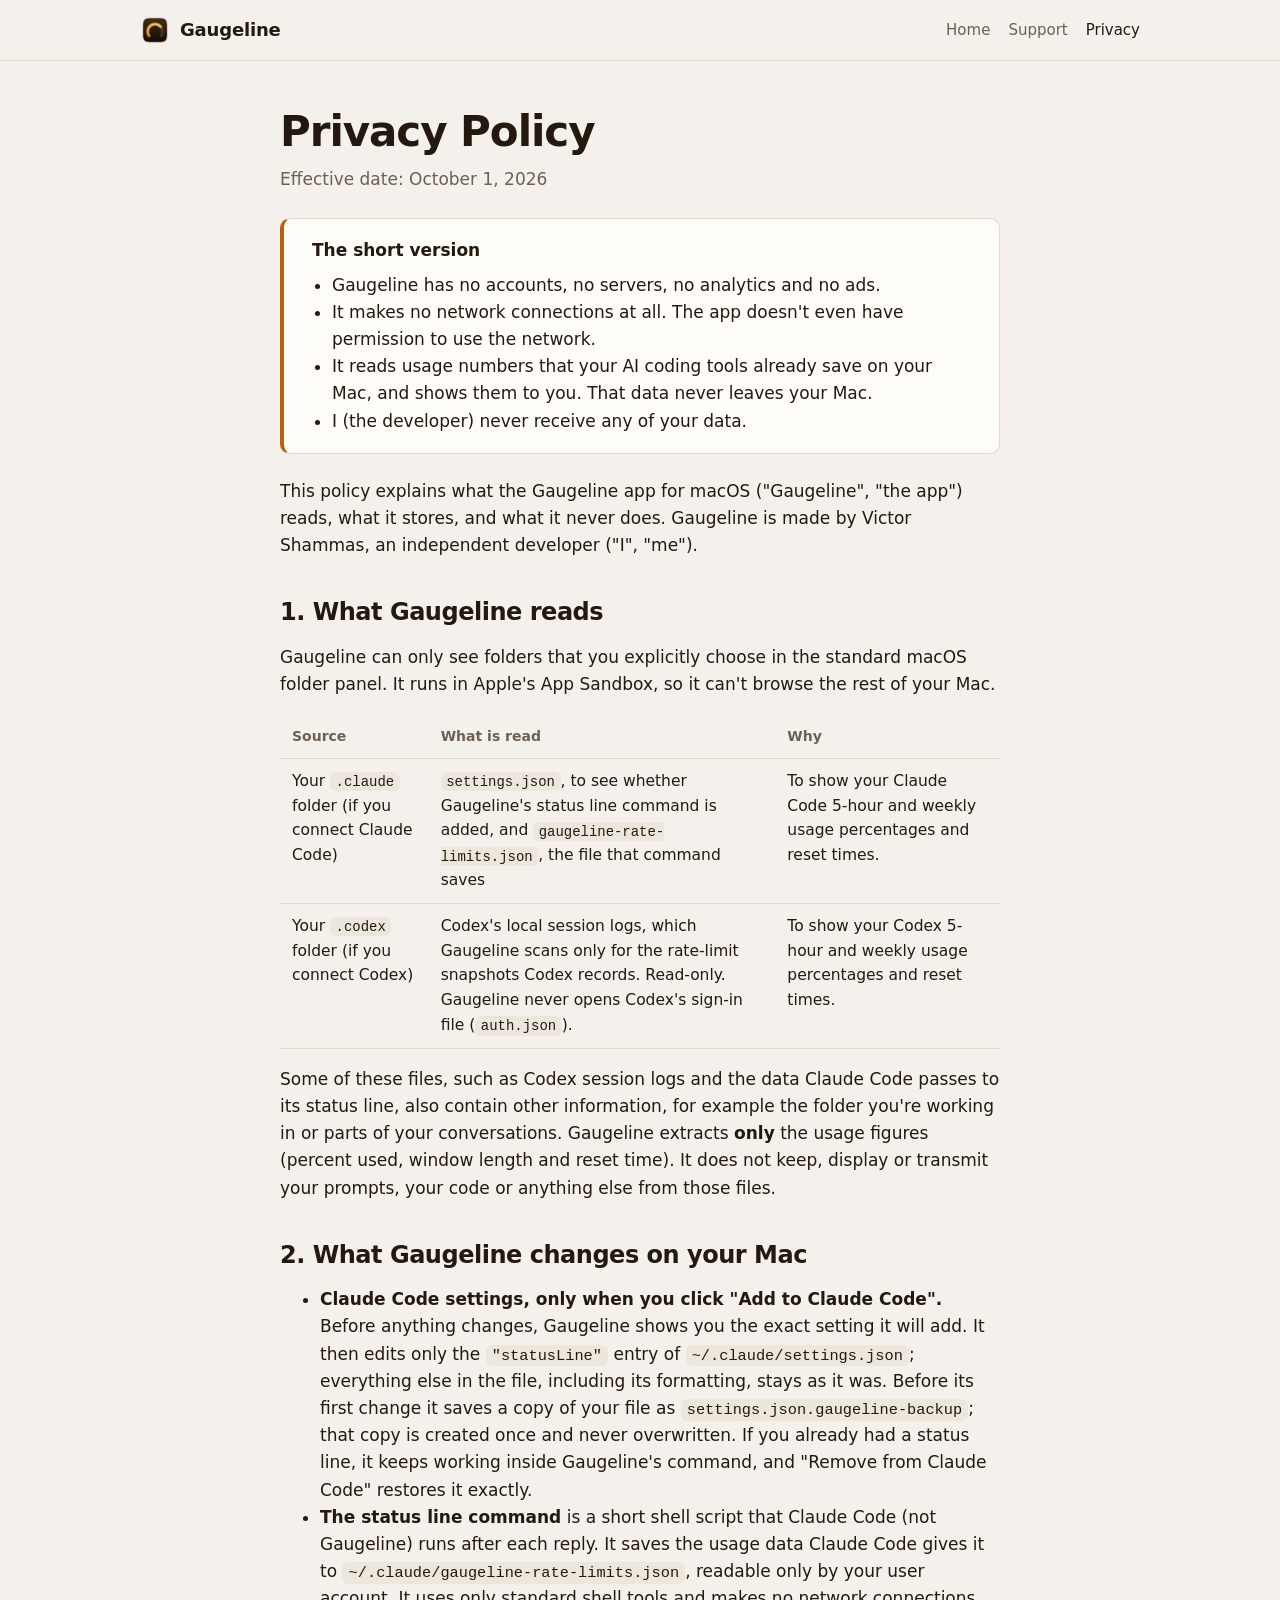
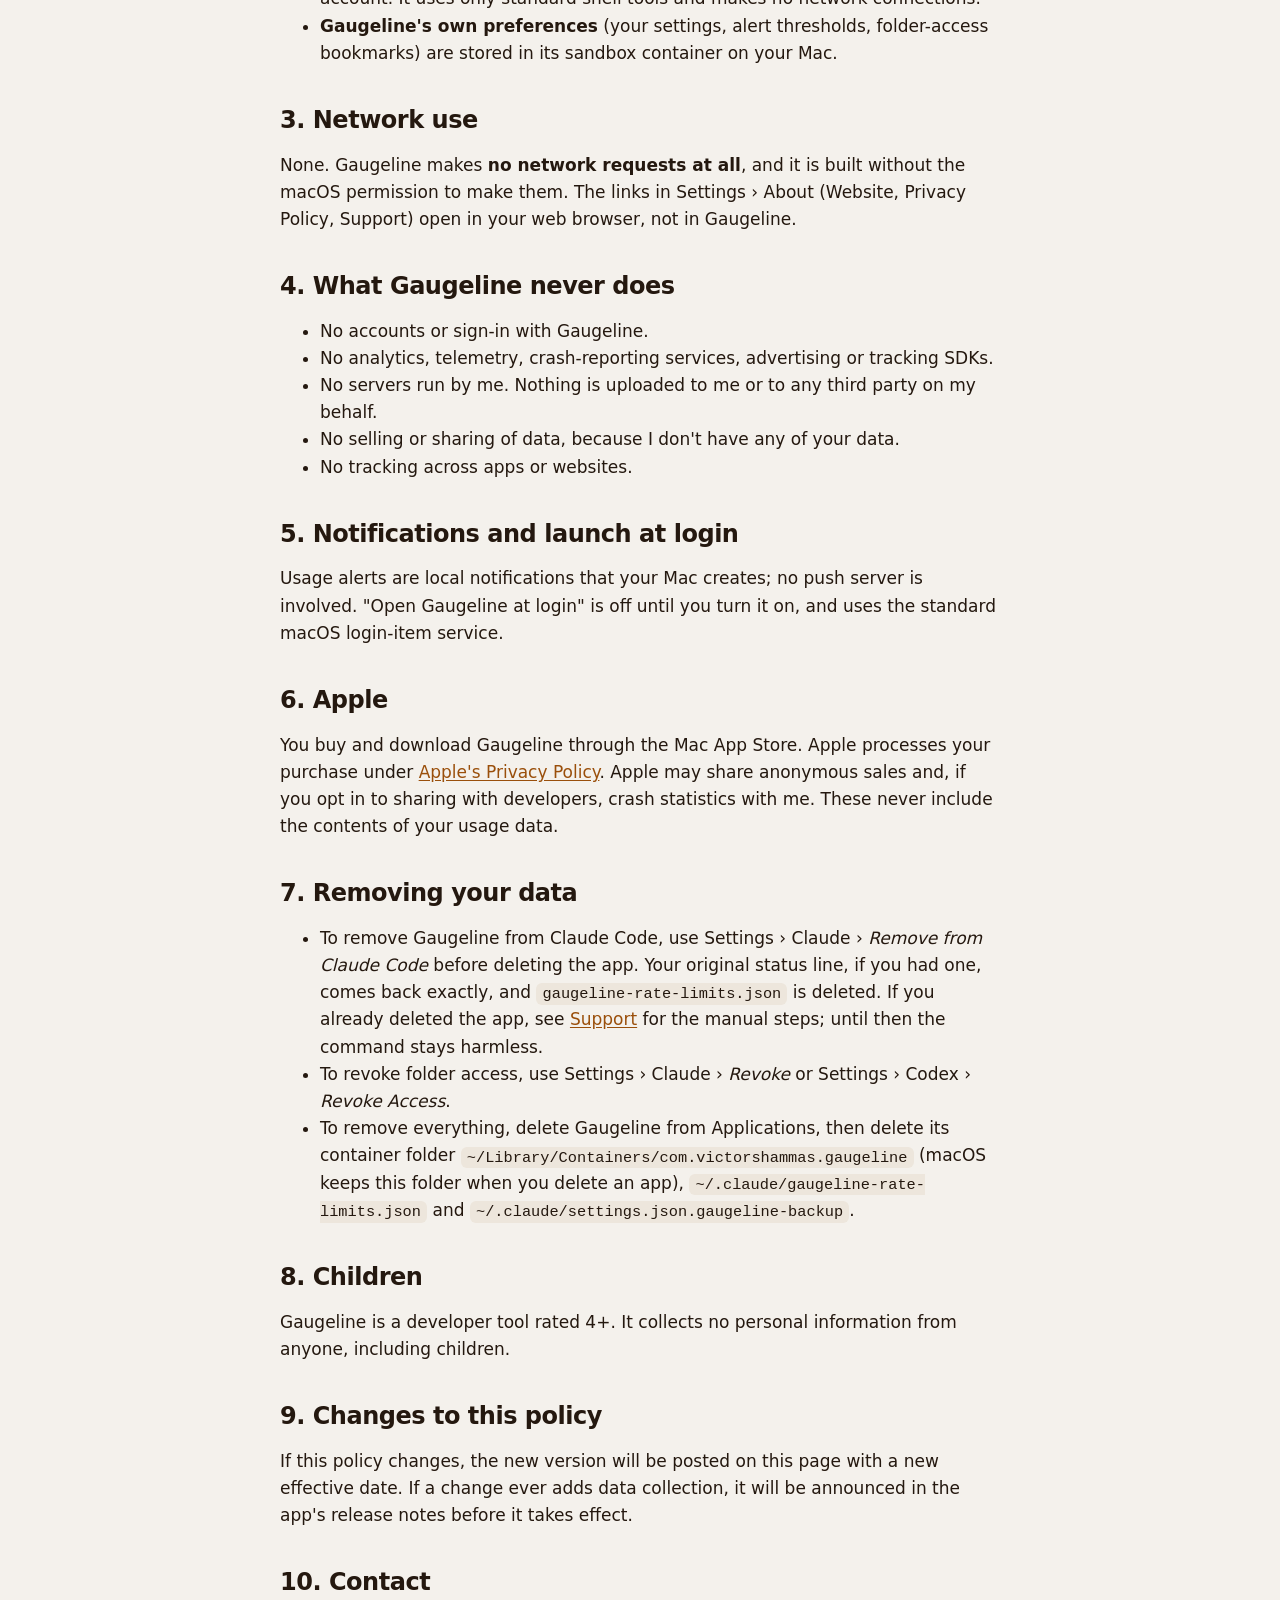
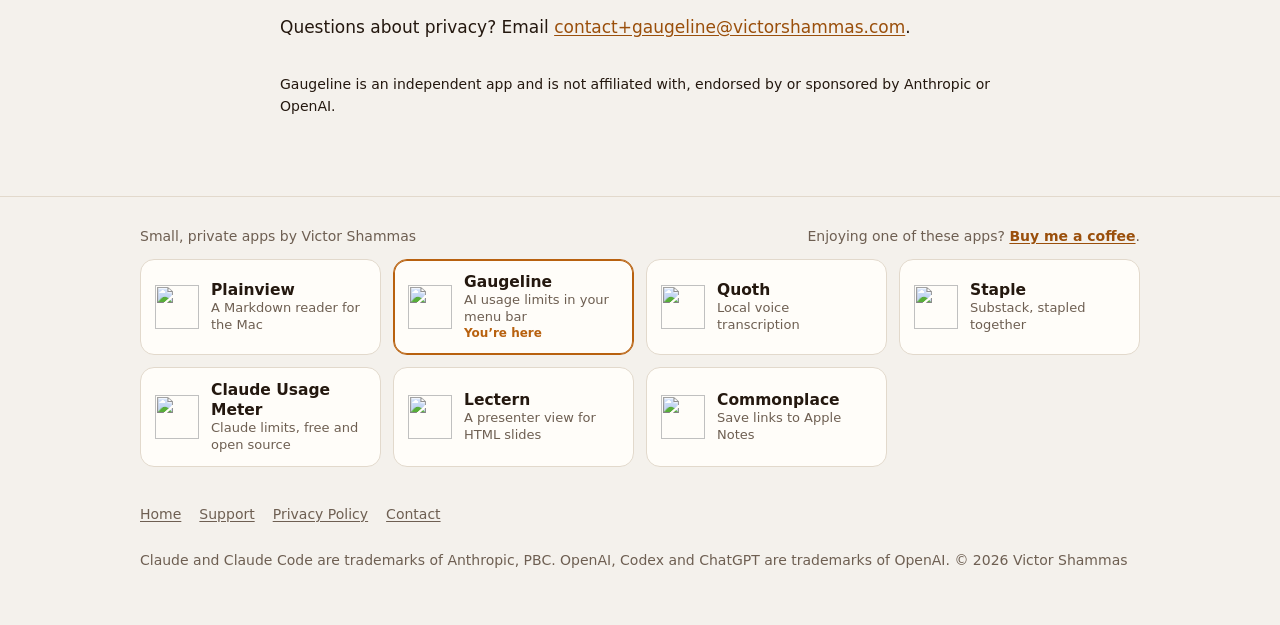
==== privacy.html @ c627f14b "App bar: add Commonplace; four across, then three Adds a Commonplace tile (victorshammas.com/commonp" ====
<!doctype html>
<html lang="en">
<head>
<meta charset="utf-8">
<meta name="viewport" content="width=device-width, initial-scale=1">
<title>Privacy Policy · Gaugeline</title>
<meta name="description" content="Gaugeline privacy policy: no accounts, no servers, no analytics, no network access. Your usage data stays on your Mac.">
<meta name="color-scheme" content="light dark">
<link rel="icon" type="image/png" href="favicon.png">
<link rel="apple-touch-icon" href="apple-touch-icon.png">
<link rel="stylesheet" href="style.css">
</head>
<body>
<header class="site-header">
  <div class="wrap">
    <a class="brand" href="./"><img src="icon.png" alt="" width="30" height="30">Gaugeline</a>
    <nav class="nav" aria-label="Main">
      <a href="./" class="hide-sm">Home</a>
      <a href="support.html">Support</a>
      <a href="privacy.html" aria-current="page">Privacy</a>
    </nav>
  </div>
</header>

<main class="doc">
  <div class="wrap narrow">
    <h1>Privacy Policy</h1>
    <p class="meta-line">Effective date: October 1, 2026</p>

    <div class="tldr">
      <strong>The short version</strong>
      <ul>
        <li>Gaugeline has no accounts, no servers, no analytics and no ads.</li>
        <li>It makes no network connections at all. The app doesn't even have permission to use the network.</li>
        <li>It reads usage numbers that your AI coding tools already save on your Mac, and shows them to you. That data never leaves your Mac.</li>
        <li>I (the developer) never receive any of your data.</li>
      </ul>
    </div>

    <p>This policy explains what the Gaugeline app for macOS ("Gaugeline", "the app") reads, what it stores, and what it never does. Gaugeline is made by Victor Shammas, an independent developer ("I", "me").</p>

    <h2>1. What Gaugeline reads</h2>
    <p>Gaugeline can only see folders that you explicitly choose in the standard macOS folder panel. It runs in Apple's App Sandbox, so it can't browse the rest of your Mac.</p>
    <table class="stack">
      <thead><tr><th>Source</th><th>What is read</th><th>Why</th></tr></thead>
      <tbody>
        <tr><td>Your <code>.claude</code> folder (if you connect Claude Code)</td>
            <td data-label="Read"><code>settings.json</code>, to see whether Gaugeline's status line command is added, and <code>gaugeline-rate-limits.json</code>, the file that command saves</td>
            <td data-label="Why">To show your Claude Code 5-hour and weekly usage percentages and reset times.</td></tr>
        <tr><td>Your <code>.codex</code> folder (if you connect Codex)</td>
            <td data-label="Read">Codex's local session logs, which Gaugeline scans only for the rate-limit snapshots Codex records. Read-only. Gaugeline never opens Codex's sign-in file (<code>auth.json</code>).</td>
            <td data-label="Why">To show your Codex 5-hour and weekly usage percentages and reset times.</td></tr>
      </tbody>
    </table>
    <p>Some of these files, such as Codex session logs and the data Claude Code passes to its status line, also contain other information, for example the folder you're working in or parts of your conversations. Gaugeline extracts <strong>only</strong> the usage figures (percent used, window length and reset time). It does not keep, display or transmit your prompts, your code or anything else from those files.</p>

    <h2>2. What Gaugeline changes on your Mac</h2>
    <ul>
      <li><strong>Claude Code settings, only when you click "Add to Claude Code".</strong> Before anything changes, Gaugeline shows you the exact setting it will add. It then edits only the <code>"statusLine"</code> entry of <code>~/.claude/settings.json</code>; everything else in the file, including its formatting, stays as it was. Before its first change it saves a copy of your file as <code>settings.json.gaugeline-backup</code>; that copy is created once and never overwritten. If you already had a status line, it keeps working inside Gaugeline's command, and "Remove from Claude Code" restores it exactly.</li>
      <li><strong>The status line command</strong> is a short shell script that Claude Code (not Gaugeline) runs after each reply. It saves the usage data Claude Code gives it to <code>~/.claude/gaugeline-rate-limits.json</code>, readable only by your user account. It uses only standard shell tools and makes no network connections.</li>
      <li><strong>Gaugeline's own preferences</strong> (your settings, alert thresholds, folder-access bookmarks) are stored in its sandbox container on your Mac.</li>
    </ul>

    <h2>3. Network use</h2>
    <p>None. Gaugeline makes <strong>no network requests at all</strong>, and it is built without the macOS permission to make them. The links in Settings › About (Website, Privacy Policy, Support) open in your web browser, not in Gaugeline.</p>

    <h2>4. What Gaugeline never does</h2>
    <ul>
      <li>No accounts or sign-in with Gaugeline.</li>
      <li>No analytics, telemetry, crash-reporting services, advertising or tracking SDKs.</li>
      <li>No servers run by me. Nothing is uploaded to me or to any third party on my behalf.</li>
      <li>No selling or sharing of data, because I don't have any of your data.</li>
      <li>No tracking across apps or websites.</li>
    </ul>

    <h2>5. Notifications and launch at login</h2>
    <p>Usage alerts are local notifications that your Mac creates; no push server is involved. "Open Gaugeline at login" is off until you turn it on, and uses the standard macOS login-item service.</p>

    <h2>6. Apple</h2>
    <p>You buy and download Gaugeline through the Mac App Store. Apple processes your purchase under <a href="https://www.apple.com/legal/privacy/">Apple's Privacy Policy</a>. Apple may share anonymous sales and, if you opt in to sharing with developers, crash statistics with me. These never include the contents of your usage data.</p>

    <h2>7. Removing your data</h2>
    <ul>
      <li>To remove Gaugeline from Claude Code, use Settings › Claude › <em>Remove from Claude Code</em> before deleting the app. Your original status line, if you had one, comes back exactly, and <code>gaugeline-rate-limits.json</code> is deleted. If you already deleted the app, see <a href="support.html#remove-manual">Support</a> for the manual steps; until then the command stays harmless.</li>
      <li>To revoke folder access, use Settings › Claude › <em>Revoke</em> or Settings › Codex › <em>Revoke Access</em>.</li>
      <li>To remove everything, delete Gaugeline from Applications, then delete its container folder <code>~/Library/Containers/com.victorshammas.gaugeline</code> (macOS keeps this folder when you delete an app), <code>~/.claude/gaugeline-rate-limits.json</code> and <code>~/.claude/settings.json.gaugeline-backup</code>.</li>
    </ul>

    <h2>8. Children</h2>
    <p>Gaugeline is a developer tool rated 4+. It collects no personal information from anyone, including children.</p>

    <h2>9. Changes to this policy</h2>
    <p>If this policy changes, the new version will be posted on this page with a new effective date. If a change ever adds data collection, it will be announced in the app's release notes before it takes effect.</p>

    <h2>10. Contact</h2>
    <p>Questions about privacy? Email <a href="mailto:contact+gaugeline@victorshammas.com">contact+gaugeline@victorshammas.com</a>.</p>

    <p class="fineprint" style="margin-top:32px">Gaugeline is an independent app and is not affiliated with, endorsed by or sponsored by Anthropic or OpenAI.</p>
  </div>
</main>

<section class="app-bar" aria-label="Apps by Victor Shammas">
  <div class="wrap">
    <div class="app-bar-head">
      <p class="app-bar-title"><a href="https://victorshammas.com/apps/">Small, private apps by Victor Shammas</a></p>
      <p class="app-bar-coffee">Enjoying one of these apps? <a href="https://buymeacoffee.com/victorshammas">Buy me a coffee</a>.</p>
    </div>
    <div class="app-tiles">
      <a class="app-tile" href="https://victorshammas.com/plainview/"><img src="https://victorshammas.com/plainview/icon.png" alt="" width="44" height="44"><span><strong>Plainview</strong><small>A Markdown reader for the Mac</small></span></a>
      <a class="app-tile current" aria-current="page" href="https://victorshammas.com/gaugeline/"><img src="https://victorshammas.com/gaugeline/icon.png" alt="" width="44" height="44"><span><strong>Gaugeline</strong><small>AI usage limits in your menu bar</small><em>You’re here</em></span></a>
      <a class="app-tile" href="https://victorshammas.com/quoth/"><img src="https://victorshammas.com/quoth/icon.png" alt="" width="44" height="44"><span><strong>Quoth</strong><small>Local voice transcription</small></span></a>
      <a class="app-tile" href="https://victorshammas.com/staple/"><img src="https://victorshammas.com/staple/icon.png" alt="" width="44" height="44"><span><strong>Staple</strong><small>Substack, stapled together</small></span></a>
      <a class="app-tile" href="https://victorshammas.com/claude-usage-meter/"><img src="https://victorshammas.com/claude-usage-meter/icon.png" alt="" width="44" height="44"><span><strong>Claude Usage Meter</strong><small>Claude limits, free and open source</small></span></a>
      <a class="app-tile" href="https://victorshammas.com/lectern/"><img src="https://victorshammas.com/lectern/icon.png" alt="" width="44" height="44"><span><strong>Lectern</strong><small>A presenter view for HTML slides</small></span></a>
      <a class="app-tile" href="https://victorshammas.com/commonplace/"><img src="https://victorshammas.com/commonplace/icon.png" alt="" width="44" height="44"><span><strong>Commonplace</strong><small>Save links to Apple Notes</small></span></a>
    </div>
  </div>
</section>

<footer>
  <div class="wrap">
    <nav aria-label="Footer"><a href="./">Home</a><a href="support.html">Support</a><a href="privacy.html">Privacy Policy</a><a href="mailto:contact+gaugeline@victorshammas.com">Contact</a></nav>
    <p>Claude and Claude Code are trademarks of Anthropic, PBC. OpenAI, Codex and ChatGPT are trademarks of OpenAI. © 2026 Victor Shammas</p>
  </div>
</footer>
</body>
</html>
---- style.css ----
/* Gaugeline site: one stylesheet, no external fonts, scripts or trackers. */
:root {
  /* Brand palette, matching the app icon: espresso (#46321F → #1C140E), amber (#FFC56A → #EE8A25), cream (#FFF1DC). */
  --bg: #f4f1ec;
  --surface: #fffdf9;
  --surface-2: #ece6dd;
  --text: #24180f;
  --muted: #6e5f52;
  --line: #e2d9cc;
  --accent: #b8610f;
  --accent-ink: #ffffff;
  --link: #9a4f0b;
  --glow: rgba(238, 138, 37, .14);
  --ok: #3fa66b;
  --warn: #e8a33a;
  --bad: #e0563a;
  --track: #e7dfd3;
  --code-bg: #ede6dc;
  --shadow: 0 1px 2px rgba(36, 24, 15, .06), 0 8px 28px rgba(36, 24, 15, .09);
  --radius: 14px;
  color-scheme: light dark;
}
@media (prefers-color-scheme: dark) {
  :root {
    --bg: #1c140e;
    --surface: #2a1f16;
    --surface-2: #241a12;
    --text: #f6ebdd;
    --muted: #bca892;
    --line: #46321f;
    --accent: #ffb457;
    --accent-ink: #1c140e;
    --link: #ffc56a;
    --glow: rgba(255, 197, 106, .12);
    --track: #46321f;
    --code-bg: #33261b;
    --shadow: 0 1px 2px rgba(0, 0, 0, .35), 0 10px 30px rgba(0, 0, 0, .4);
  }
}

* { box-sizing: border-box; }
html { -webkit-text-size-adjust: 100%; }
body {
  margin: 0;
  background: var(--bg);
  color: var(--text);
  font: 17px/1.6 -apple-system, BlinkMacSystemFont, "SF Pro Text", "Segoe UI", system-ui, sans-serif;
  -webkit-font-smoothing: antialiased;
}
a { color: var(--link); text-underline-offset: 2px; }
a:hover { text-decoration-thickness: 2px; }
img { max-width: 100%; height: auto; }
code, kbd {
  font: .9em/1.4 ui-monospace, "SF Mono", Menlo, monospace;
  background: var(--code-bg);
  border-radius: 6px;
  padding: .12em .4em;
  overflow-wrap: anywhere;
}
pre {
  background: var(--code-bg);
  border-radius: 10px;
  padding: 14px 16px;
  overflow-x: auto;
  font: 14px/1.5 ui-monospace, "SF Mono", Menlo, monospace;
}
pre code { background: none; padding: 0; }

.wrap { max-width: 1040px; margin: 0 auto; padding: 0 20px; }
.narrow { max-width: 760px; }

/* Header */
.site-header { border-bottom: 1px solid var(--line); background: color-mix(in srgb, var(--bg) 88%, transparent); position: sticky; top: 0; backdrop-filter: saturate(160%) blur(12px); -webkit-backdrop-filter: saturate(160%) blur(12px); z-index: 10; }
.site-header .wrap { display: flex; align-items: center; justify-content: space-between; gap: 16px; height: 60px; }
.brand { display: flex; align-items: center; gap: 10px; font-weight: 700; font-size: 18px; color: var(--text); text-decoration: none; letter-spacing: -.01em; }
.brand img { width: 30px; height: 30px; }
.nav { display: flex; gap: 18px; font-size: 15px; }
.nav a { color: var(--muted); text-decoration: none; }
.nav a:hover, .nav a[aria-current="page"] { color: var(--text); }

/* Hero */
.hero { padding: 72px 0 40px; background: radial-gradient(60% 70% at 78% 40%, var(--glow), transparent 70%); }
.hero .wrap { display: grid; grid-template-columns: 1.05fr 1fr; gap: 48px; align-items: center; }
.hero-icon { width: 96px; height: 96px; margin-bottom: 18px; }
h1 { font-size: clamp(34px, 5vw, 52px); line-height: 1.08; letter-spacing: -.025em; margin: 0 0 18px; }
.lede { font-size: 20px; color: var(--muted); margin: 0 0 26px; max-width: 34em; }
.cta-row { display: flex; flex-wrap: wrap; align-items: center; gap: 14px 18px; }
.btn {
  display: inline-flex; align-items: center; gap: 10px;
  background: var(--text); color: var(--bg);
  padding: 12px 20px; border-radius: 12px;
  font-weight: 600; text-decoration: none; font-size: 16px;
}
.btn:hover { opacity: .9; }
.btn small { font-weight: 500; opacity: .75; }
.fineprint { color: var(--muted); font-size: 14px; }

/* Menu mock (pure CSS, sample numbers) */
.mock { margin: 0; background: var(--surface); border: 1px solid var(--line); border-radius: 16px; box-shadow: var(--shadow); padding: 16px 18px 12px; font-size: 14px; }
.mock-bar { display: flex; justify-content: flex-end; gap: 14px; color: var(--muted); font-size: 13px; padding-bottom: 12px; border-bottom: 1px solid var(--line); margin-bottom: 12px; }
.mock-bar b { color: var(--text); font-weight: 600; }
.mock h4 { margin: 8px 0 6px; font-size: 13px; text-transform: uppercase; letter-spacing: .06em; color: var(--muted); }
.row { display: grid; grid-template-columns: 76px 1fr 44px; gap: 10px; align-items: center; margin: 7px 0; }
.row .label { font-weight: 600; }
.row .pct { text-align: right; font-variant-numeric: tabular-nums; font-weight: 600; }
.bar { position: relative; height: 9px; border-radius: 9px; background: var(--track); overflow: visible; }
.bar > i { position: absolute; inset: 0 auto 0 0; border-radius: 9px; }
.bar > em { position: absolute; top: -3px; bottom: -3px; width: 2px; background: var(--text); opacity: .55; border-radius: 2px; }
.ok > i { background: var(--ok); } .warn > i { background: var(--warn); } .bad > i { background: var(--bad); }
.meta { grid-column: 2 / 4; color: var(--muted); font-size: 12.5px; margin-top: -4px; }
.meta .alert { color: var(--accent); }
.mock .sep { border-top: 1px solid var(--line); margin: 10px 0 6px; }
.mock .demo { color: var(--muted); font-size: 12px; text-align: center; }

/* Sections */
section { padding: 48px 0; }
h2 { font-size: clamp(26px, 3.4vw, 34px); letter-spacing: -.02em; line-height: 1.15; margin: 0 0 12px; }
h3 { font-size: 19px; margin: 0 0 6px; letter-spacing: -.01em; }
.section-lede { color: var(--muted); margin: 0 0 28px; max-width: 40em; }
.grid { display: grid; grid-template-columns: repeat(3, 1fr); gap: 16px; }
.card { background: var(--surface); border: 1px solid var(--line); border-radius: var(--radius); padding: 24px 28px; }
.card p { margin: 0; color: var(--muted); font-size: 15.5px; }
.steps { counter-reset: s; display: grid; grid-template-columns: repeat(3, 1fr); gap: 16px; }
.steps .card::before { counter-increment: s; content: counter(s); display: inline-grid; place-items: center; width: 30px; height: 30px; border-radius: 50%; background: var(--accent); color: var(--accent-ink); font-weight: 700; margin-bottom: 10px; }
.band { background: var(--surface-2); border-block: 1px solid var(--line); }
.checks { list-style: none; padding: 0; margin: 0; display: grid; grid-template-columns: 1fr 1fr; gap: 10px 28px; }
.checks li { padding-left: 28px; position: relative; }
.checks li::before { content: ""; position: absolute; left: 4px; top: .45em; width: 12px; height: 7px; border-left: 2.5px solid var(--accent); border-bottom: 2.5px solid var(--accent); transform: rotate(-45deg); }

/* Docs pages */
.doc { padding: 48px 0 24px; }
.doc h1 { font-size: clamp(30px, 4.4vw, 42px); }
.doc h2 { font-size: 24px; margin-top: 40px; }
.doc h3 { margin-top: 26px; }
.doc p, .doc li { color: var(--text); }
.doc .meta-line { color: var(--muted); margin-top: -6px; }
.tldr { background: var(--surface); border: 1px solid var(--line); border-left: 4px solid var(--accent); border-radius: 10px; padding: 18px 28px; margin: 24px 0; }
.tldr ul { margin: 8px 0 0; padding-left: 20px; }
table { width: 100%; border-collapse: collapse; margin: 16px 0; font-size: 15.5px; display: block; overflow-x: auto; }
th, td { text-align: left; vertical-align: top; padding: 10px 12px; border-bottom: 1px solid var(--line); }
th { color: var(--muted); font-weight: 600; font-size: 14px; }
details { background: var(--surface); border: 1px solid var(--line); border-radius: 12px; padding: 6px 28px; margin: 12px 0; }
details[open] { padding-bottom: 18px; }
summary { cursor: pointer; font-weight: 600; padding: 14px 0; list-style-position: inside; }
summary::-webkit-details-marker { margin-right: 6px; }
details > :not(summary) { margin-left: 0; margin-right: 0; }
summary::marker { color: var(--muted); }
.toc { display: flex; flex-wrap: wrap; gap: 8px; margin: 18px 0 8px; padding: 0; list-style: none; }
.toc a { display: inline-block; padding: 6px 12px; border: 1px solid var(--line); border-radius: 999px; text-decoration: none; color: var(--text); font-size: 14.5px; background: var(--surface); }

/* Footer */
footer { border-top: 1px solid var(--line); margin-top: 40px; padding: 28px 0 40px; color: var(--muted); font-size: 14px; }
footer .wrap { display: grid; gap: 10px; }
footer nav { display: flex; flex-wrap: wrap; gap: 18px; }
footer a { color: var(--muted); }

@media (max-width: 820px) {
  details, .card, .tldr { padding-left: 20px; padding-right: 20px; }
  .hero { padding-top: 40px; }
  .hero .wrap, .grid, .steps { grid-template-columns: 1fr; }
  .hero .wrap { gap: 32px; }
  .checks { grid-template-columns: 1fr; }
  .nav { gap: 14px; }
}
@media (max-width: 600px) {
  .stack thead { display: none; }
  .stack, .stack tbody, .stack tr, .stack td { display: block; width: 100%; }
  .stack tr { border-bottom: 1px solid var(--line); padding: 8px 0; }
  .stack td { border: 0; padding: 4px 0; }
  .stack td:first-child { font-weight: 600; }
  .stack td:not(:first-child)::before { content: attr(data-label) ": "; color: var(--muted); font-weight: 600; }
}
@media (max-width: 420px) {
  .nav a.hide-sm { display: none; }
  body { font-size: 16px; }
  .lede { font-size: 18px; }
}

/* Provider badges, matching the app's menu bar */
.badge { display: inline-flex; align-items: center; justify-content: center; min-width: 1.25em; height: 1.25em; padding: 0 .2em; border-radius: .3em; color: #fff; font-weight: 800; font-size: .8em; line-height: 1; vertical-align: .08em; }
.badge-claude { background: #ED9940; }
.badge-codex { background: #6B7380; font-family: ui-monospace, SFMono-Regular, Menlo, monospace; font-size: .62em; letter-spacing: -.04em; }

/* App bar: the family of apps, shared by every site (Plainview, Gaugeline, Quoth, Staple, Claude Usage Meter, Lectern, Commonplace). */
.app-bar { border-top: 1px solid var(--line); margin-top: 40px; padding: 28px 0 8px; }
.app-bar + footer { margin-top: 0; border-top: 0; }
.app-bar-title { color: var(--muted); font-size: 14px; margin: 0 0 12px; }
.app-bar-head { display: flex; flex-wrap: wrap; justify-content: space-between; align-items: baseline; gap: 4px 18px; margin: 0 0 12px; }
.app-bar-head p { margin: 0; color: var(--muted); font-size: 14px; }
.app-bar-title a { color: inherit; text-decoration: none; }
.app-bar-title a:hover { color: var(--text); text-decoration: underline; }
.app-bar-coffee a { color: var(--link); font-weight: 600; }
.app-tiles { display: grid; grid-template-columns: repeat(4, 1fr); gap: 12px; }
.app-tile { display: flex; align-items: center; gap: 12px; padding: 12px 14px; border: 1px solid var(--line); border-radius: var(--radius); background: var(--surface); color: var(--text); text-decoration: none; }
.app-tile:hover { border-color: var(--accent); }
.app-tile img { width: 44px; height: 44px; flex: none; }
.app-tile span { display: grid; line-height: 1.3; }
.app-tile strong { font-size: 15.5px; }
.app-tile small { color: var(--muted); font-size: 13px; }
.app-tile em { color: var(--accent); font-size: 12px; font-style: normal; font-weight: 600; }
.app-tile.current { box-shadow: inset 0 0 0 1px var(--accent); border-color: var(--accent); }
/* Seven apps: four across, then three; icon beside the text. */
@media (max-width: 1000px) { .app-tiles { grid-template-columns: repeat(3, 1fr); } }
@media (max-width: 760px) { .app-tiles { grid-template-columns: 1fr 1fr; } }
@media (max-width: 560px) { .app-tiles { grid-template-columns: 1fr; } }
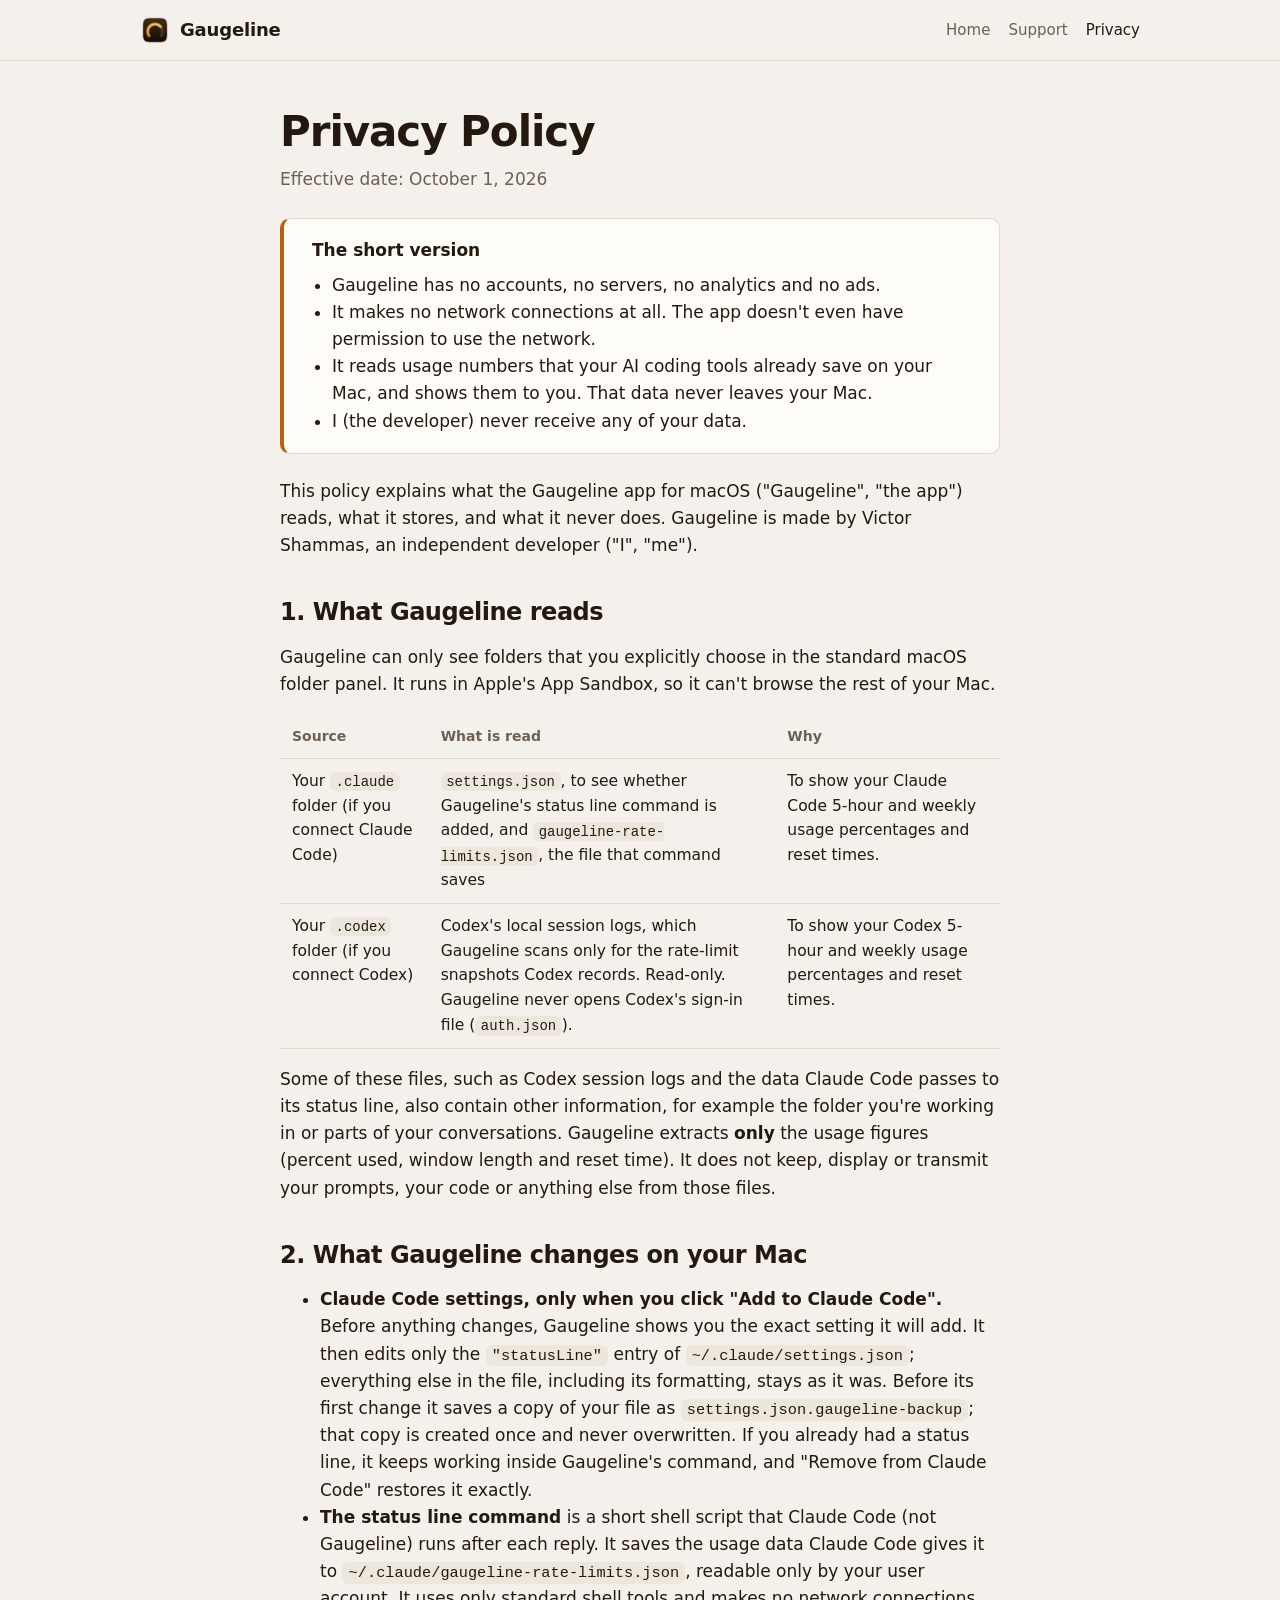
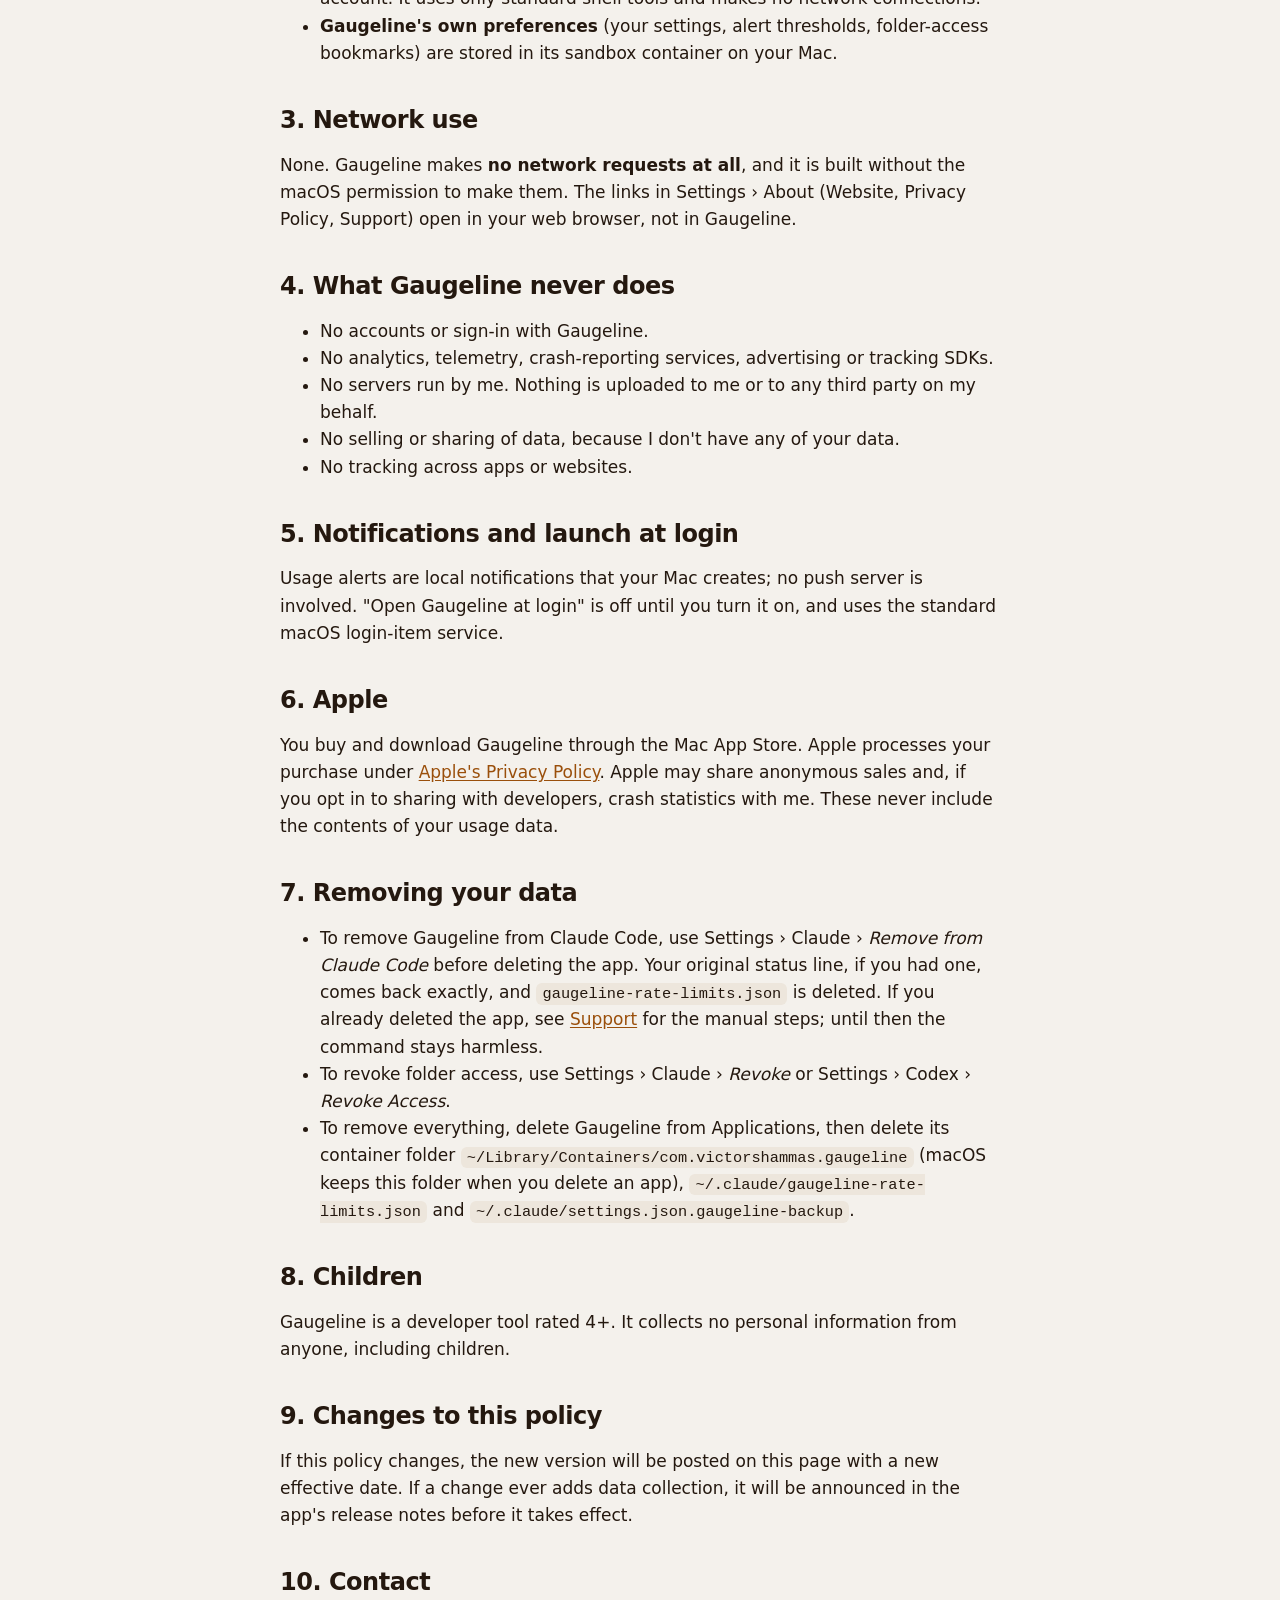
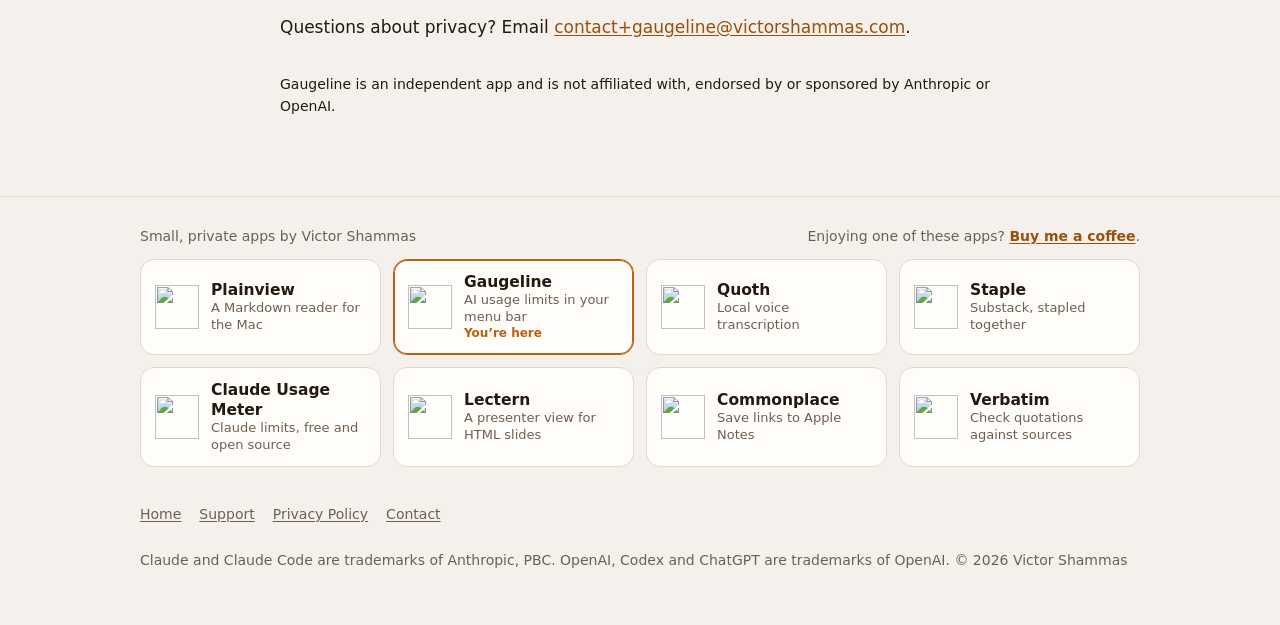
==== commit c7b974cc: "App bar: add Verbatim Co-Authored-By: Claude Opus 5.5 <noreply@anthropic.com> Claude-Session: https:" ====
--- a/privacy.html
+++ b/privacy.html
@@ -113,6 +113,7 @@
       <a class="app-tile" href="https://victorshammas.com/claude-usage-meter/"><img src="https://victorshammas.com/claude-usage-meter/icon.png" alt="" width="44" height="44"><span><strong>Claude Usage Meter</strong><small>Claude limits, free and open source</small></span></a>
       <a class="app-tile" href="https://victorshammas.com/lectern/"><img src="https://victorshammas.com/lectern/icon.png" alt="" width="44" height="44"><span><strong>Lectern</strong><small>A presenter view for HTML slides</small></span></a>
       <a class="app-tile" href="https://victorshammas.com/commonplace/"><img src="https://victorshammas.com/commonplace/icon.png" alt="" width="44" height="44"><span><strong>Commonplace</strong><small>Save links to Apple Notes</small></span></a>
+      <a class="app-tile" href="https://victorshammas.com/verbatim/"><img src="https://victorshammas.com/verbatim/icon.png" alt="" width="44" height="44"><span><strong>Verbatim</strong><small>Check quotations against sources</small></span></a>
     </div>
   </div>
 </section>
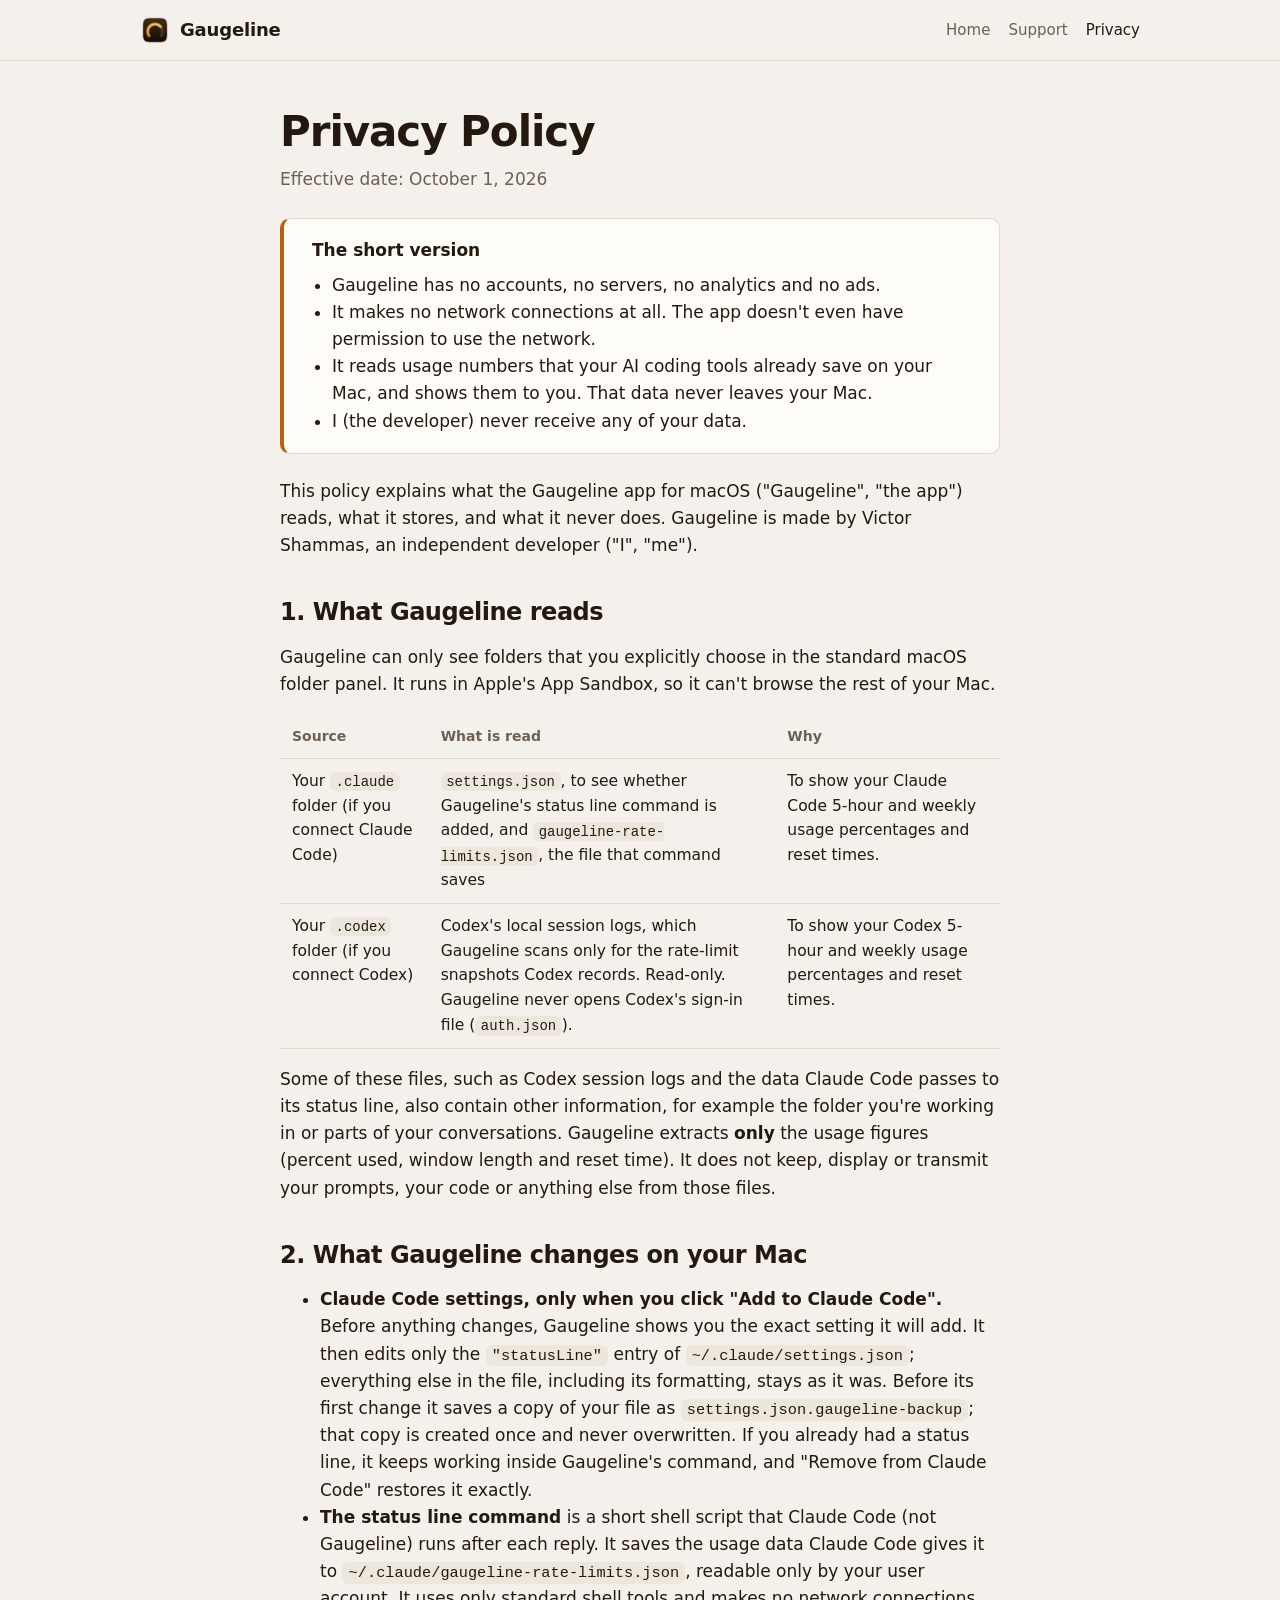
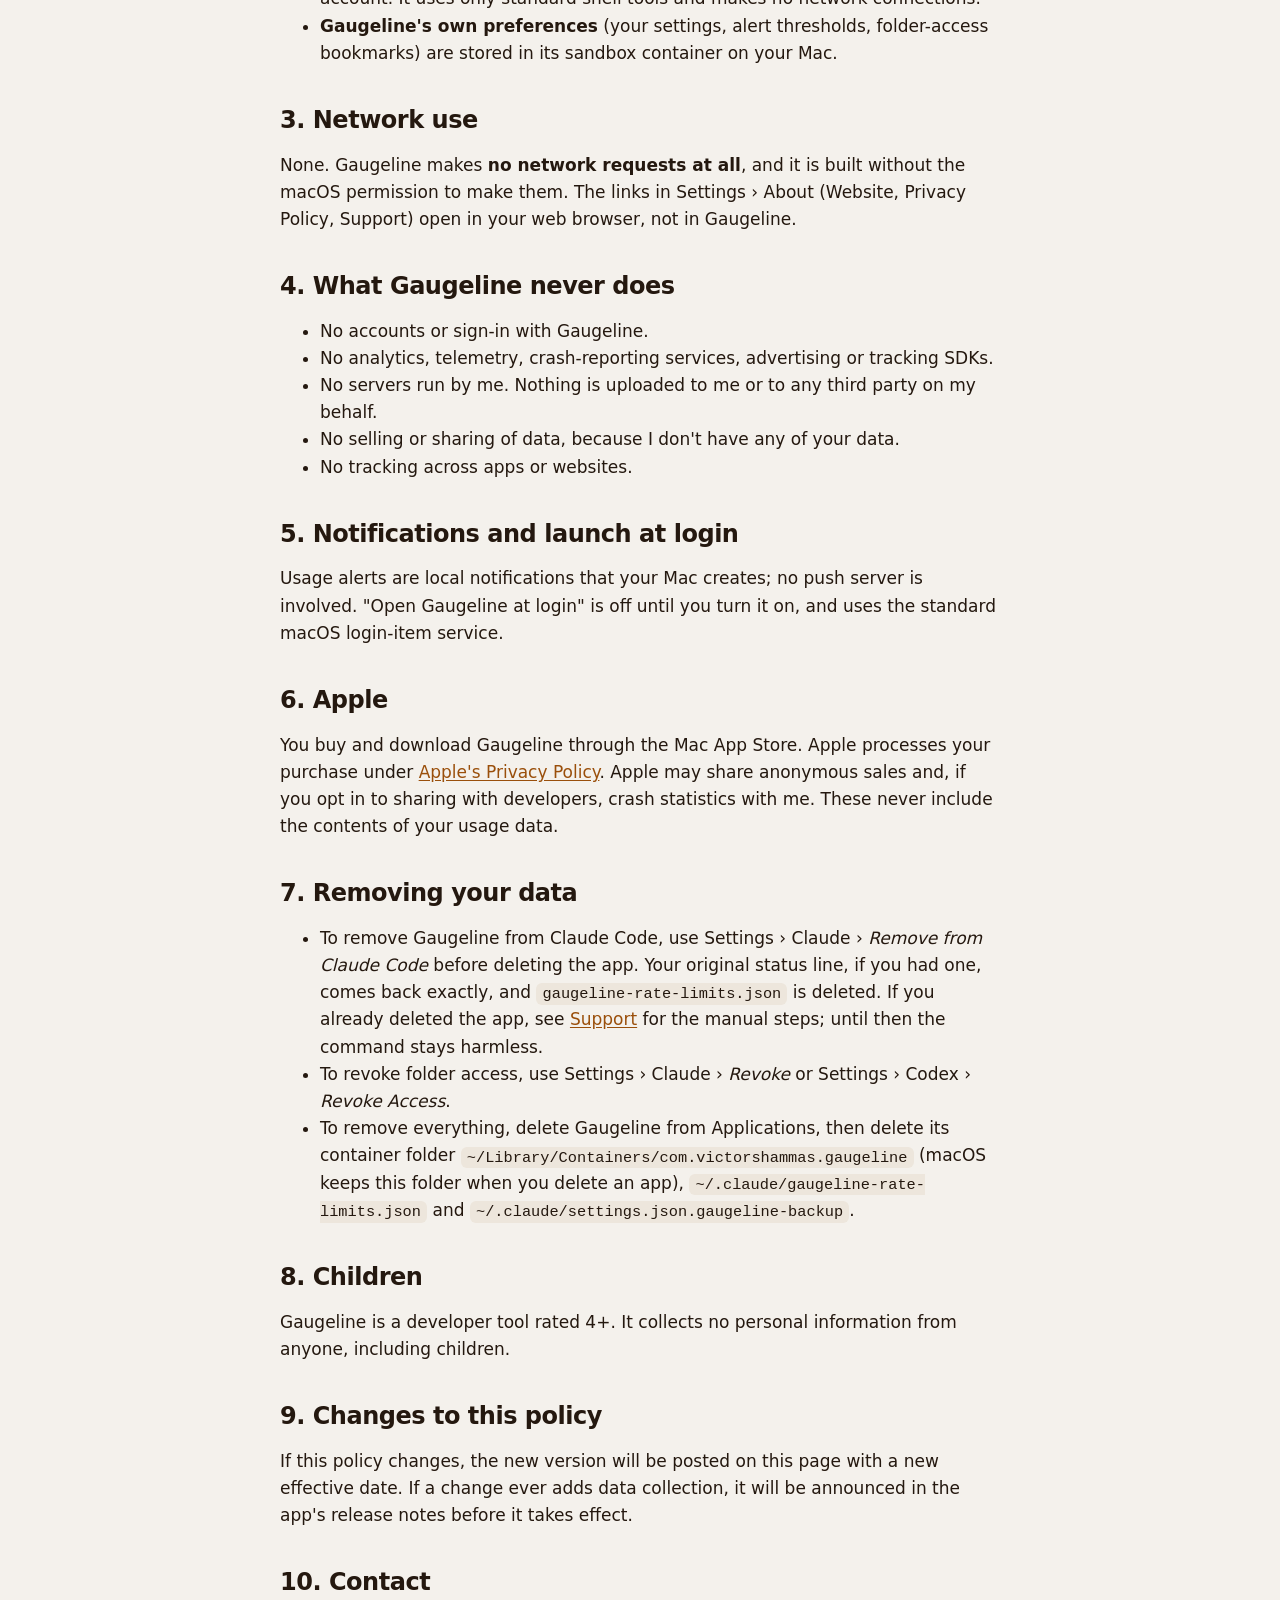
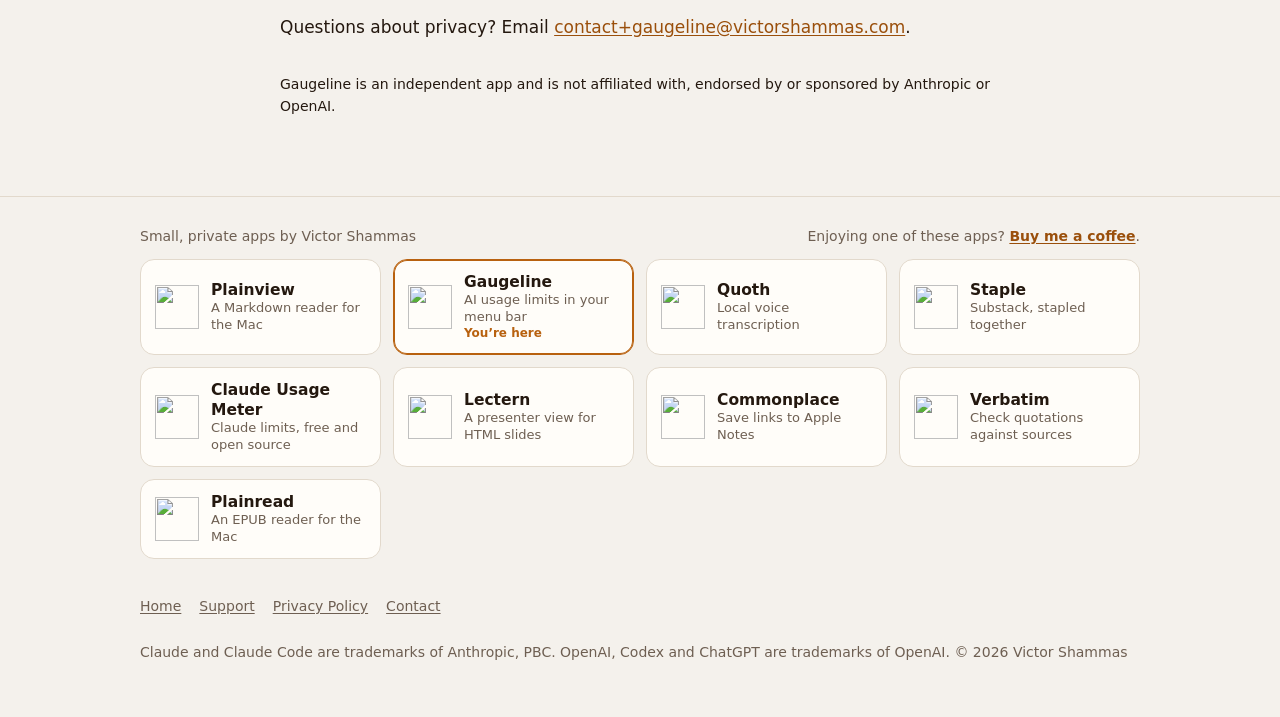
==== commit 2894b8c1: "App bar: add Plainread Plainread, an EPUB reader for the Mac (coming soon), joins the row of apps at" ====
--- a/privacy.html
+++ b/privacy.html
@@ -114,6 +114,7 @@
       <a class="app-tile" href="https://victorshammas.com/lectern/"><img src="https://victorshammas.com/lectern/icon.png" alt="" width="44" height="44"><span><strong>Lectern</strong><small>A presenter view for HTML slides</small></span></a>
       <a class="app-tile" href="https://victorshammas.com/commonplace/"><img src="https://victorshammas.com/commonplace/icon.png" alt="" width="44" height="44"><span><strong>Commonplace</strong><small>Save links to Apple Notes</small></span></a>
       <a class="app-tile" href="https://victorshammas.com/verbatim/"><img src="https://victorshammas.com/verbatim/icon.png" alt="" width="44" height="44"><span><strong>Verbatim</strong><small>Check quotations against sources</small></span></a>
+      <a class="app-tile" href="https://victorshammas.com/plainread/"><img src="https://victorshammas.com/plainread/icon.png" alt="" width="44" height="44"><span><strong>Plainread</strong><small>An EPUB reader for the Mac</small></span></a>
     </div>
   </div>
 </section>
--- a/style.css
+++ b/style.css
@@ -181,7 +181,7 @@
 .badge-claude { background: #ED9940; }
 .badge-codex { background: #6B7380; font-family: ui-monospace, SFMono-Regular, Menlo, monospace; font-size: .62em; letter-spacing: -.04em; }
 
-/* App bar: the family of apps, shared by every site (Plainview, Gaugeline, Quoth, Staple, Claude Usage Meter, Lectern, Commonplace). */
+/* App bar: the family of apps, shared by every site (Plainview, Gaugeline, Quoth, Staple, Claude Usage Meter, Lectern, Commonplace, Verbatim). */
 .app-bar { border-top: 1px solid var(--line); margin-top: 40px; padding: 28px 0 8px; }
 .app-bar + footer { margin-top: 0; border-top: 0; }
 .app-bar-title { color: var(--muted); font-size: 14px; margin: 0 0 12px; }
@@ -199,7 +199,7 @@
 .app-tile small { color: var(--muted); font-size: 13px; }
 .app-tile em { color: var(--accent); font-size: 12px; font-style: normal; font-weight: 600; }
 .app-tile.current { box-shadow: inset 0 0 0 1px var(--accent); border-color: var(--accent); }
-/* Seven apps: four across, then three; icon beside the text. */
+/* Eight apps: four across, two rows; icon beside the text. */
 @media (max-width: 1000px) { .app-tiles { grid-template-columns: repeat(3, 1fr); } }
 @media (max-width: 760px) { .app-tiles { grid-template-columns: 1fr 1fr; } }
 @media (max-width: 560px) { .app-tiles { grid-template-columns: 1fr; } }
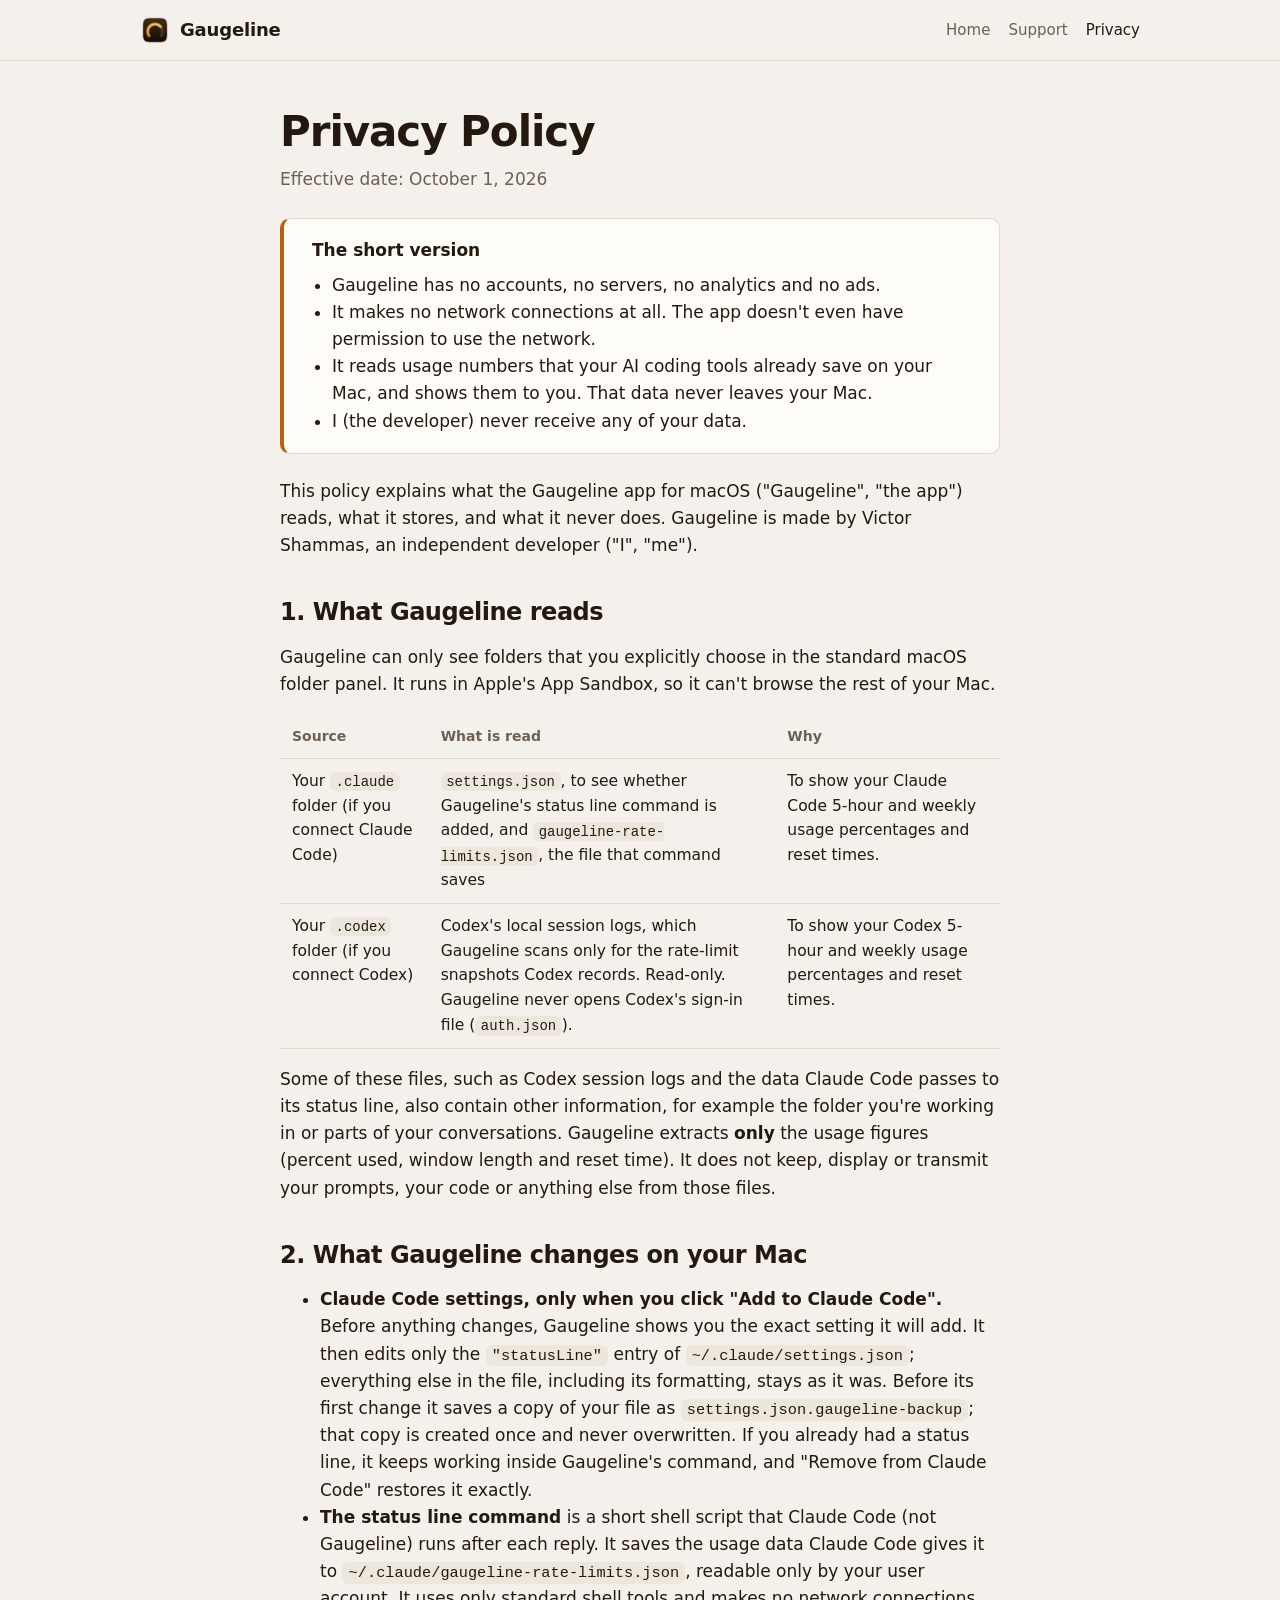
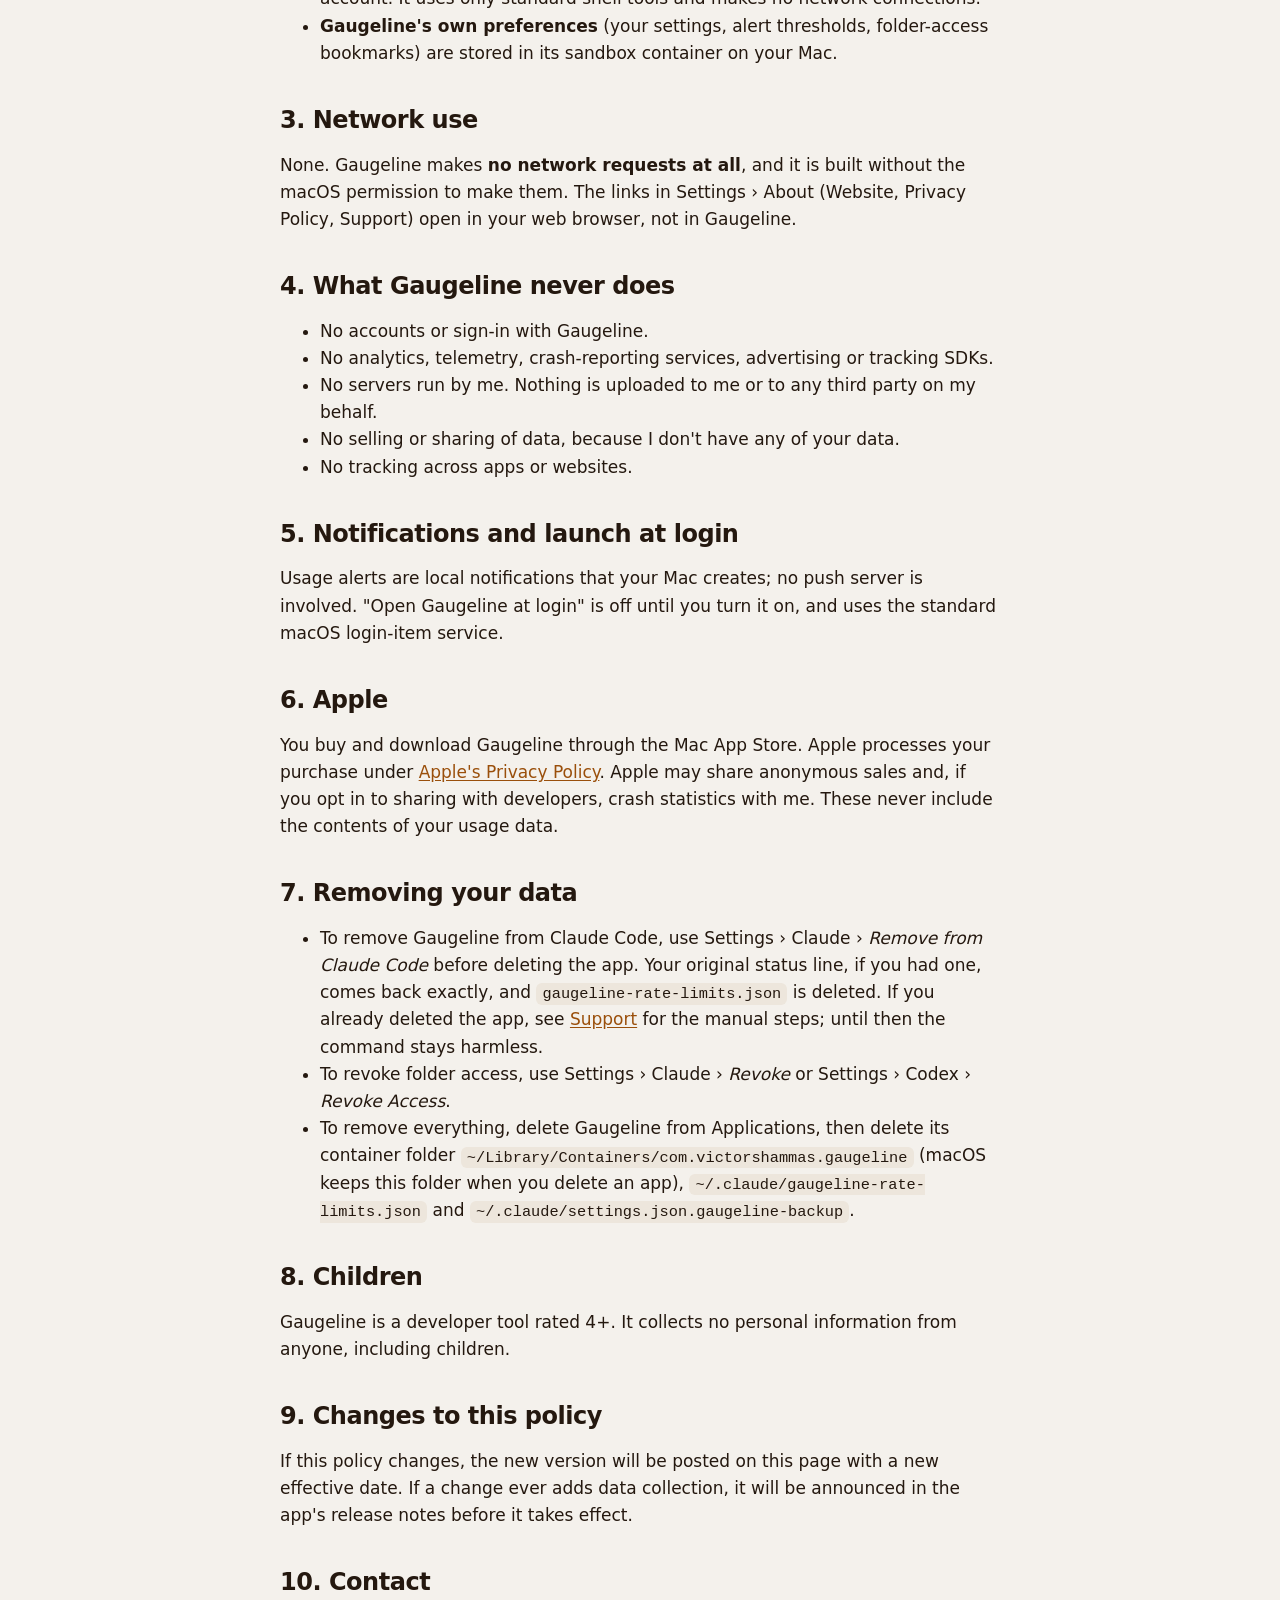
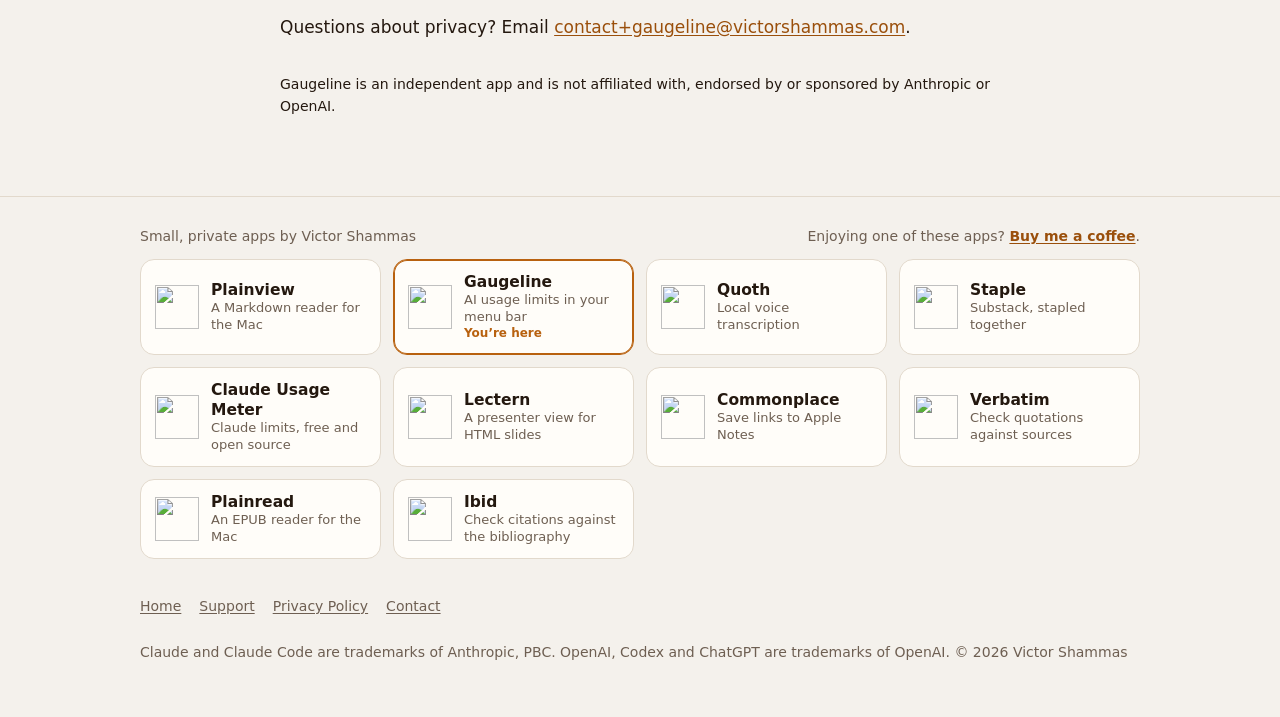
==== commit f8766727: "App bar: add Ibid Co-Authored-By: Claude Opus 5.5 <noreply@anthropic.com>" ====
--- a/privacy.html
+++ b/privacy.html
@@ -115,6 +115,7 @@
       <a class="app-tile" href="https://victorshammas.com/commonplace/"><img src="https://victorshammas.com/commonplace/icon.png" alt="" width="44" height="44"><span><strong>Commonplace</strong><small>Save links to Apple Notes</small></span></a>
       <a class="app-tile" href="https://victorshammas.com/verbatim/"><img src="https://victorshammas.com/verbatim/icon.png" alt="" width="44" height="44"><span><strong>Verbatim</strong><small>Check quotations against sources</small></span></a>
       <a class="app-tile" href="https://victorshammas.com/plainread/"><img src="https://victorshammas.com/plainread/icon.png" alt="" width="44" height="44"><span><strong>Plainread</strong><small>An EPUB reader for the Mac</small></span></a>
+      <a class="app-tile" href="https://victorshammas.com/ibid/"><img src="https://victorshammas.com/ibid/icon.png" alt="" width="44" height="44"><span><strong>Ibid</strong><small>Check citations against the bibliography</small></span></a>
     </div>
   </div>
 </section>
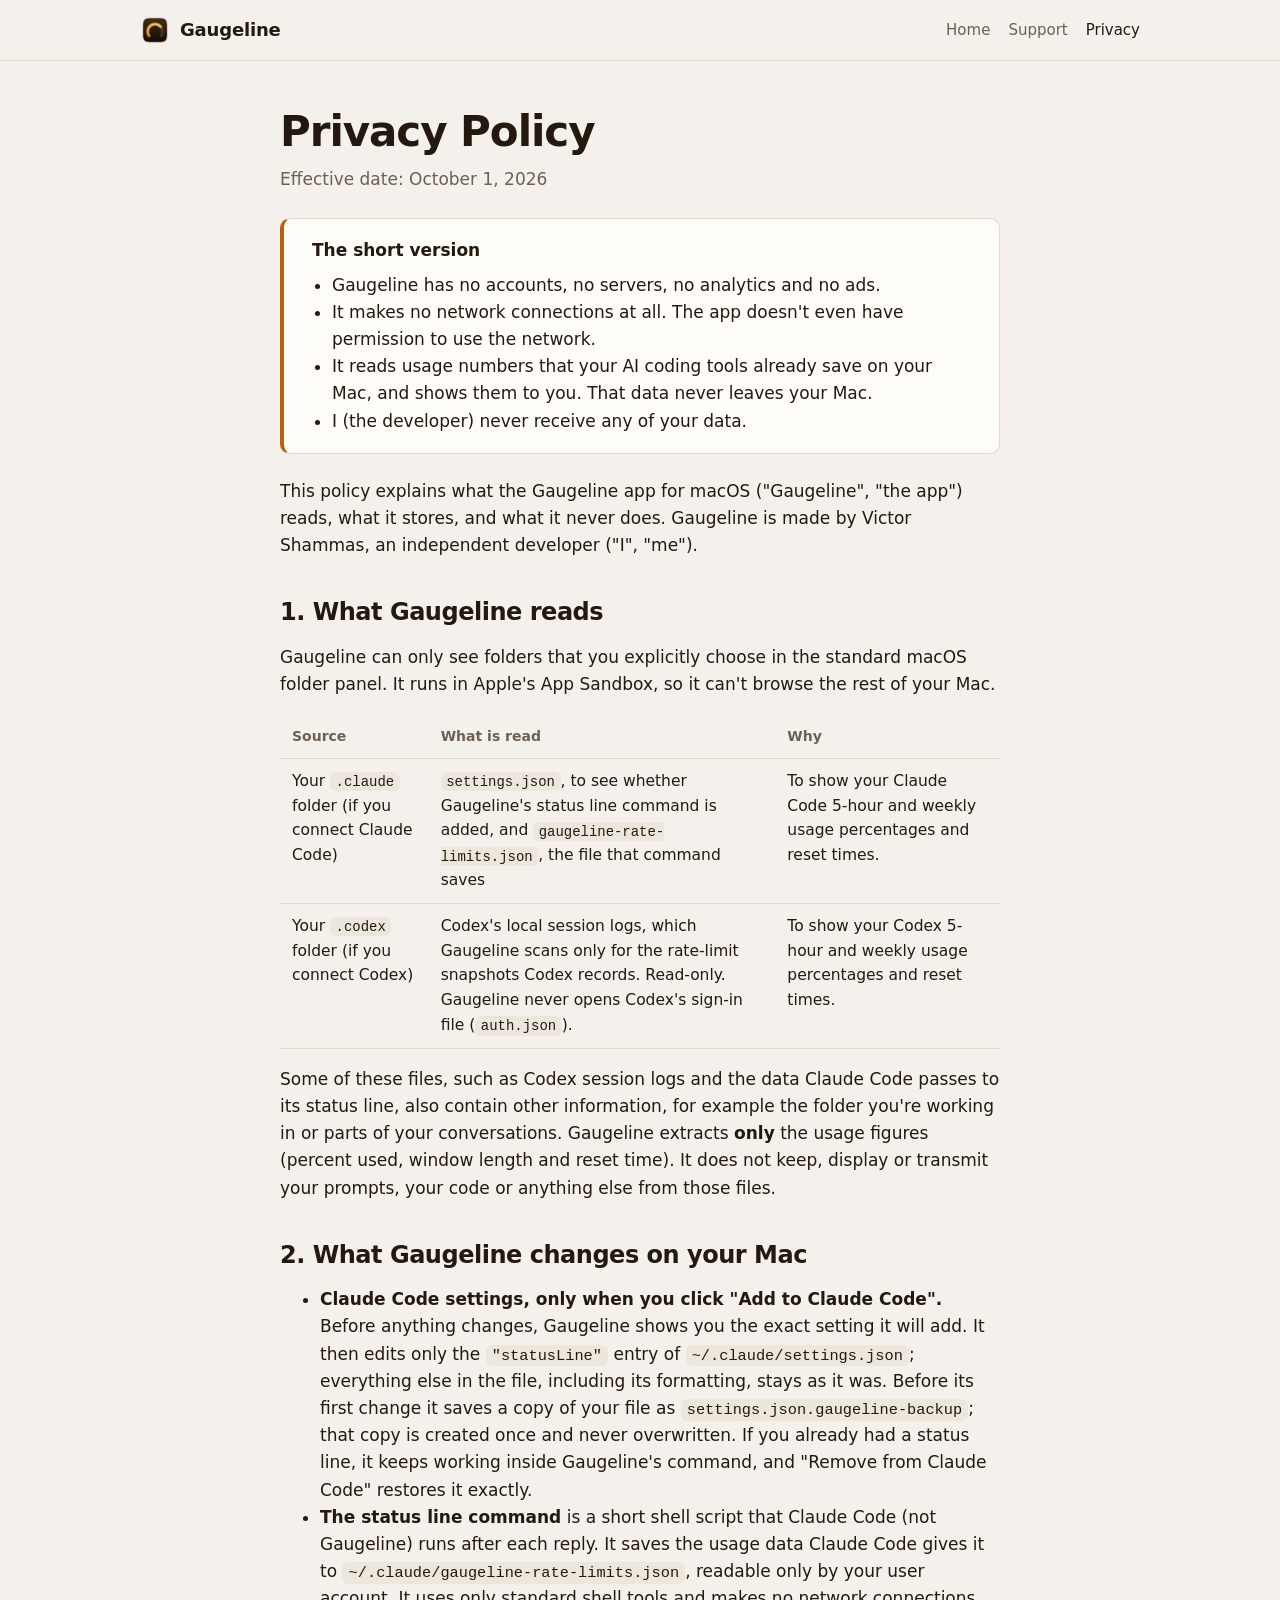
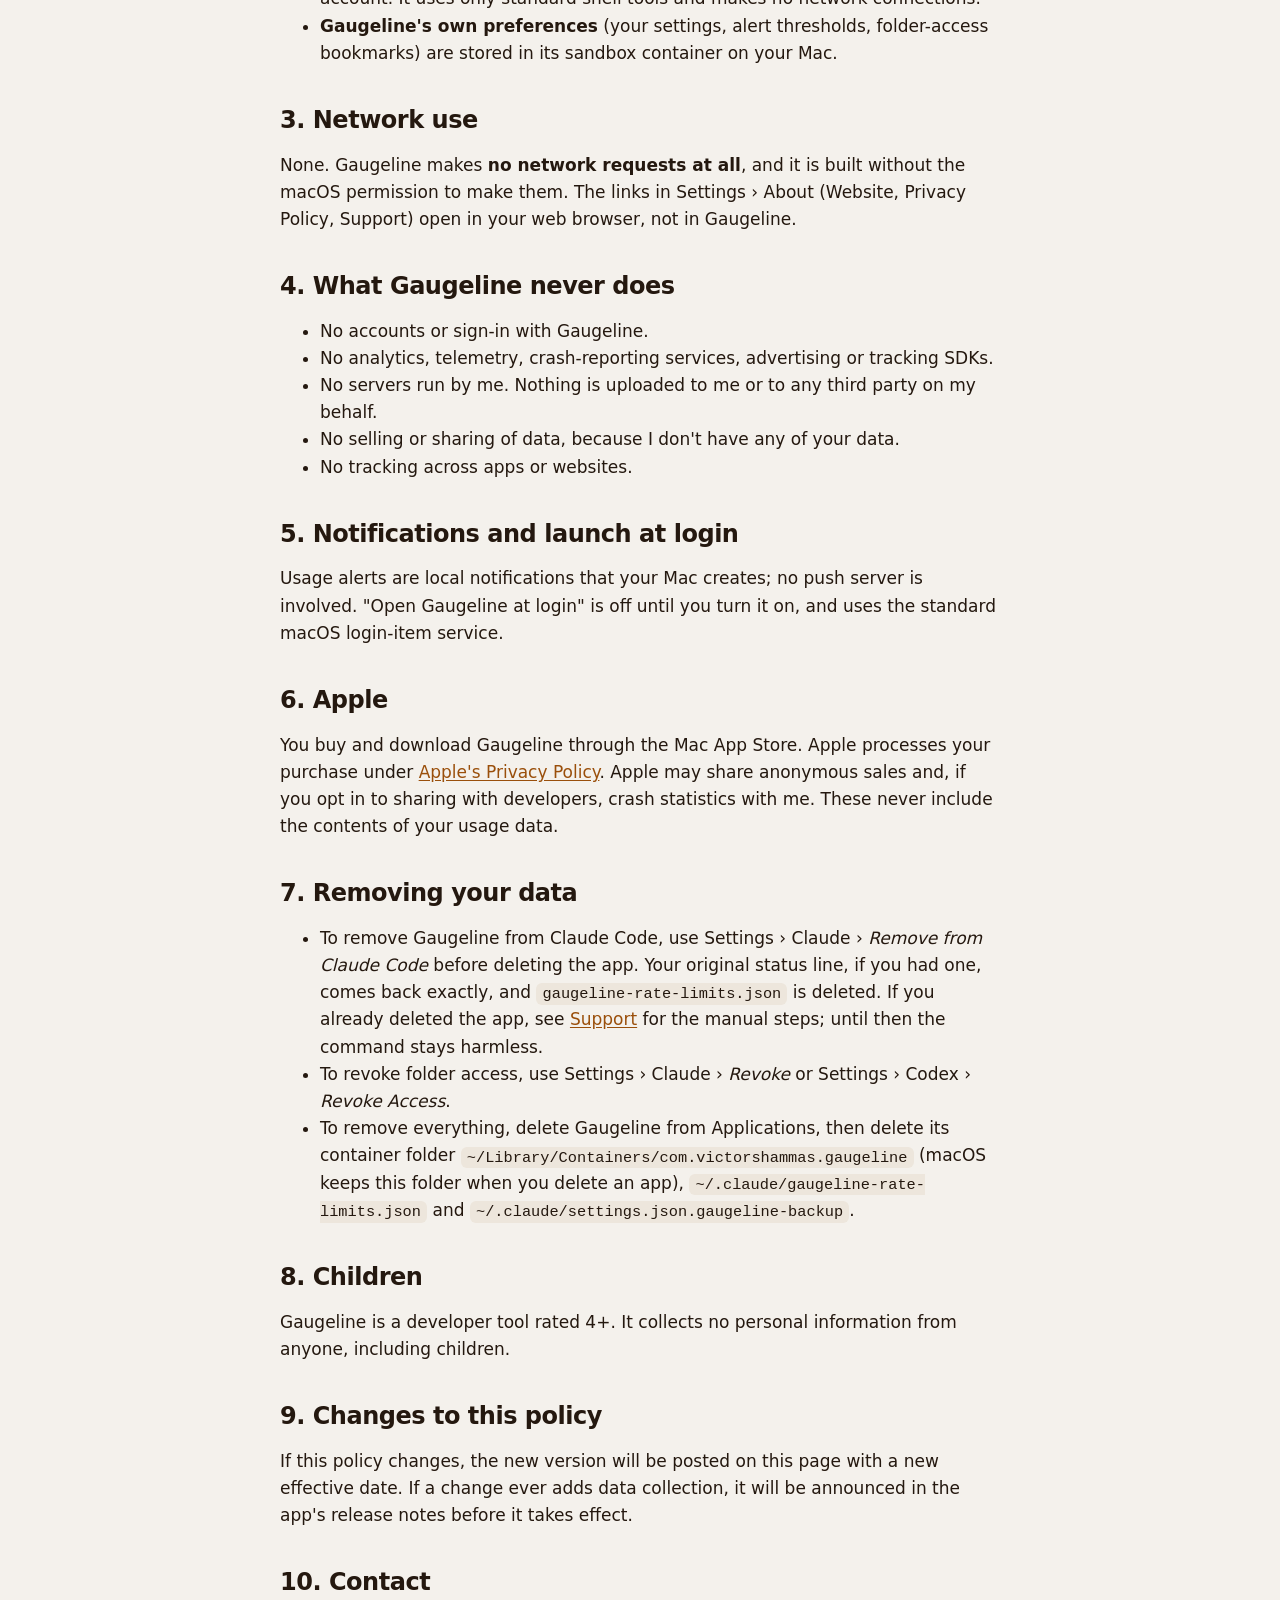
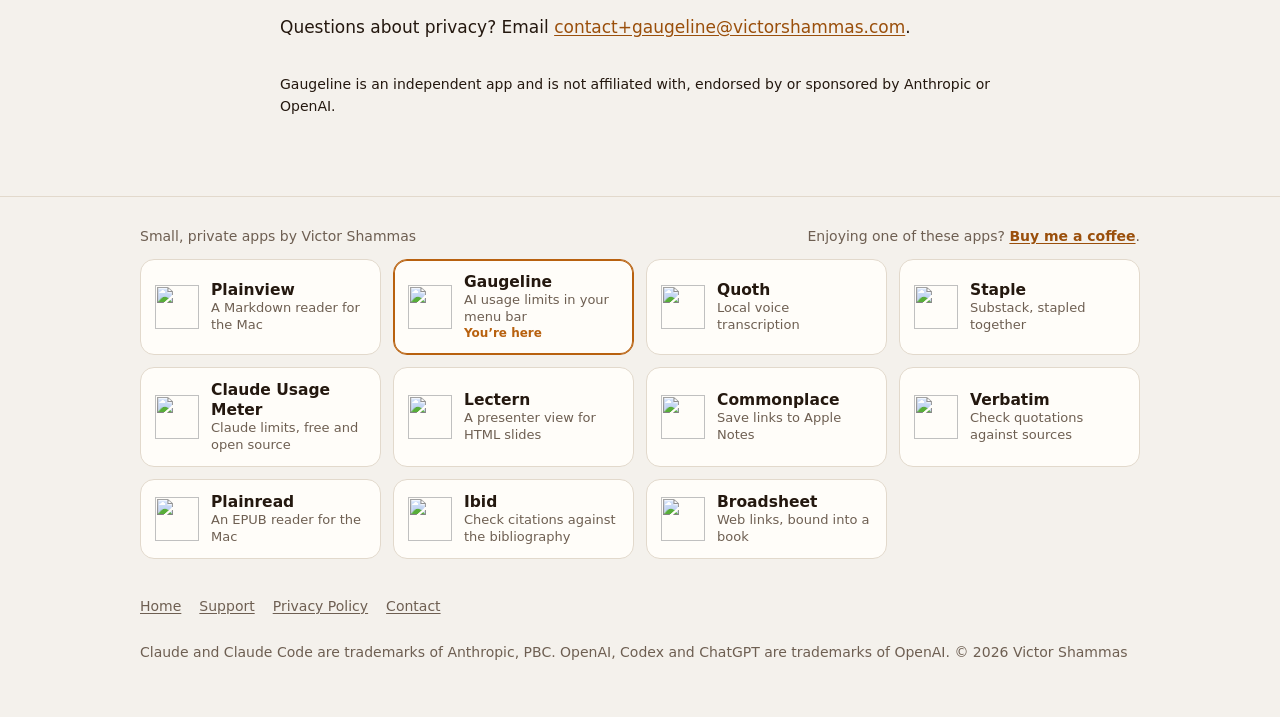
==== commit d0b76767: "App bar: add Broadsheet Co-Authored-By: Claude Opus 5.5 <noreply@anthropic.com> Claude-Session: http" ====
--- a/privacy.html
+++ b/privacy.html
@@ -116,6 +116,7 @@
       <a class="app-tile" href="https://victorshammas.com/verbatim/"><img src="https://victorshammas.com/verbatim/icon.png" alt="" width="44" height="44"><span><strong>Verbatim</strong><small>Check quotations against sources</small></span></a>
       <a class="app-tile" href="https://victorshammas.com/plainread/"><img src="https://victorshammas.com/plainread/icon.png" alt="" width="44" height="44"><span><strong>Plainread</strong><small>An EPUB reader for the Mac</small></span></a>
       <a class="app-tile" href="https://victorshammas.com/ibid/"><img src="https://victorshammas.com/ibid/icon.png" alt="" width="44" height="44"><span><strong>Ibid</strong><small>Check citations against the bibliography</small></span></a>
+      <a class="app-tile" href="https://victorshammas.com/broadsheet/"><img src="https://victorshammas.com/broadsheet/icon.png" alt="" width="44" height="44"><span><strong>Broadsheet</strong><small>Web links, bound into a book</small></span></a>
     </div>
   </div>
 </section>
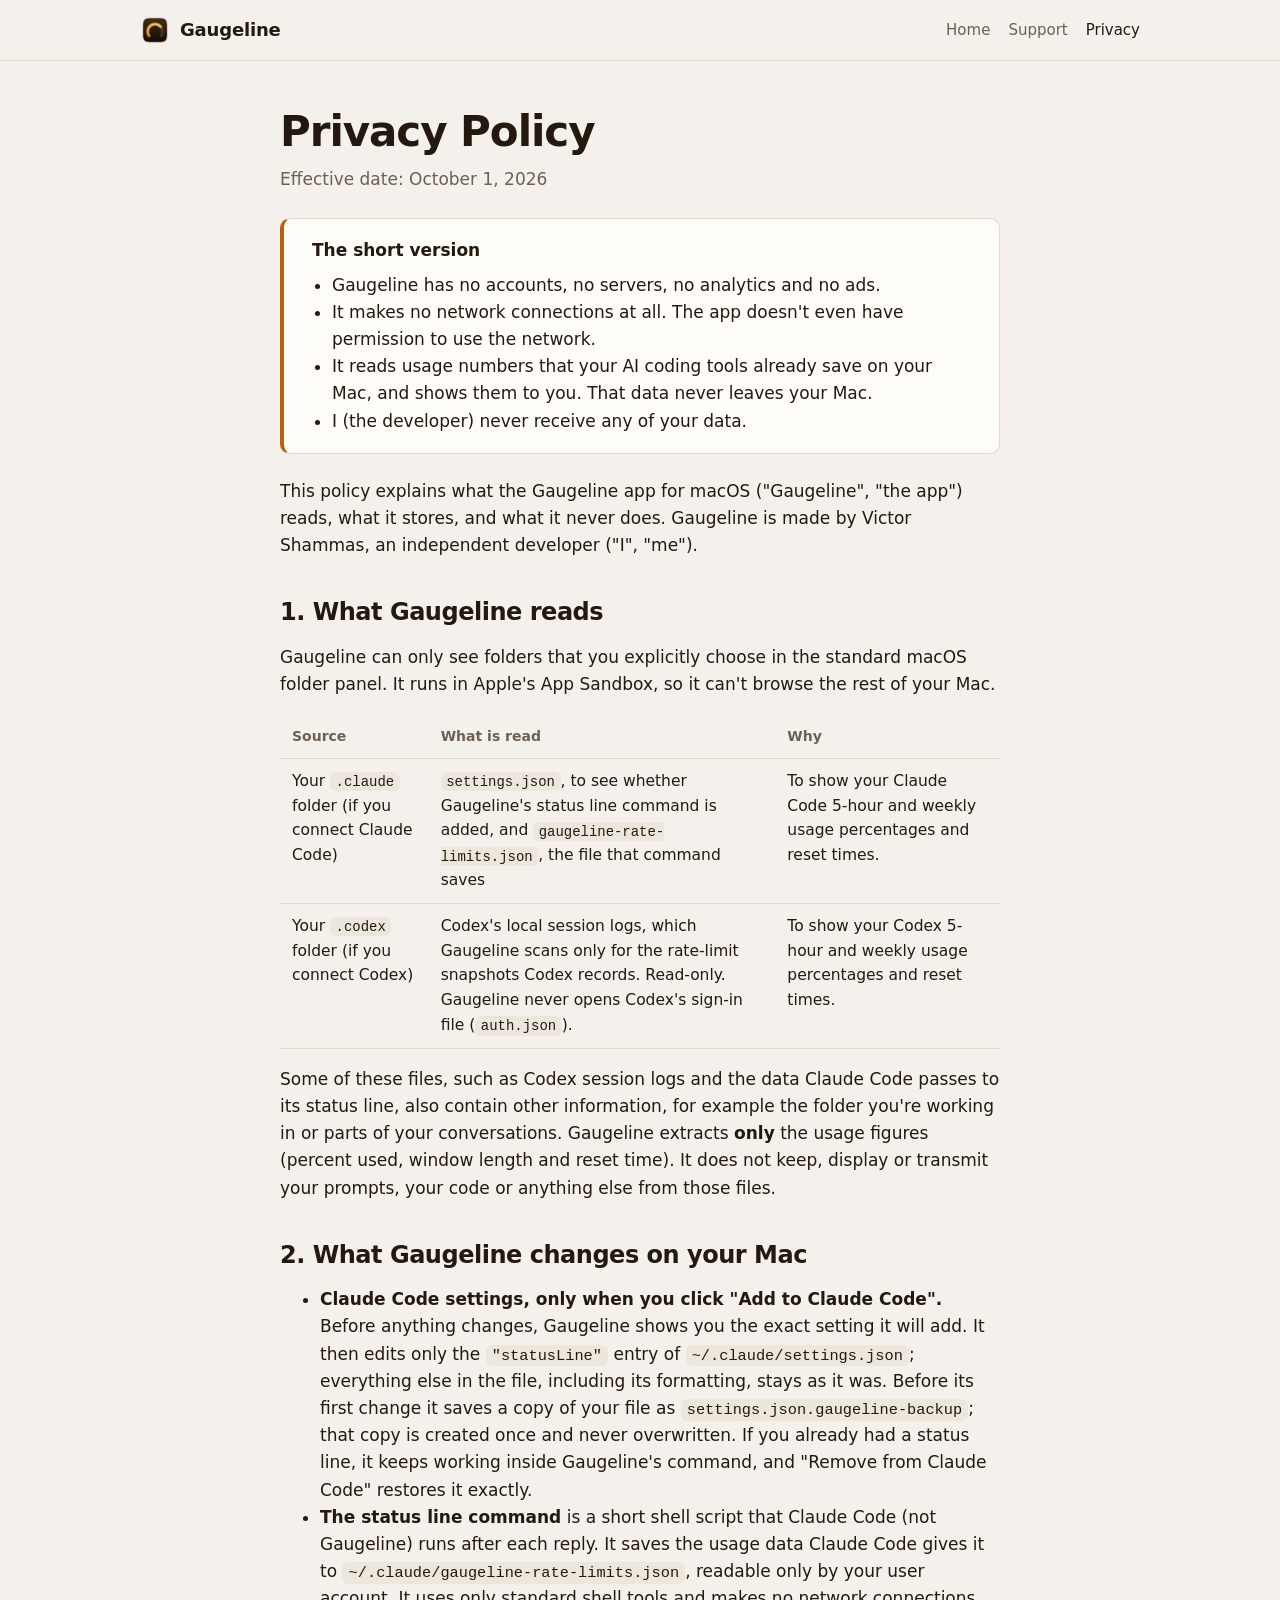
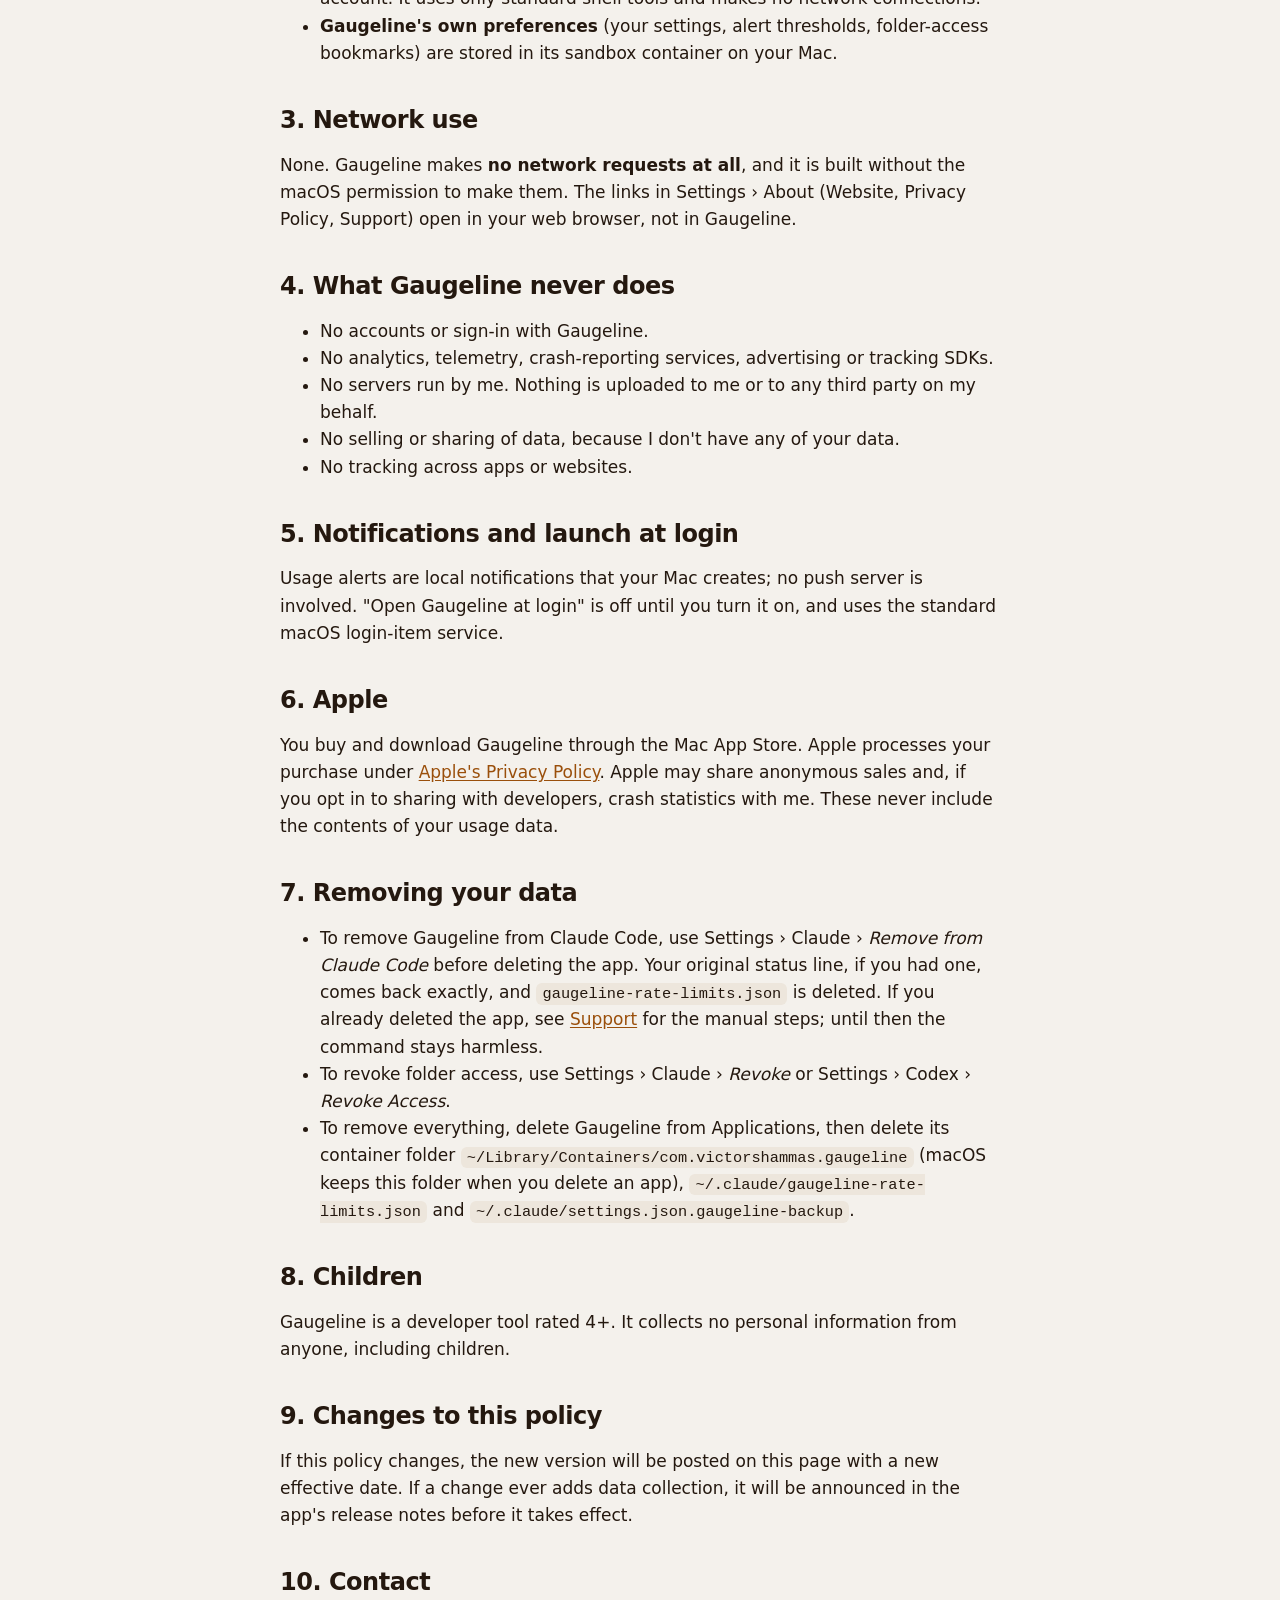
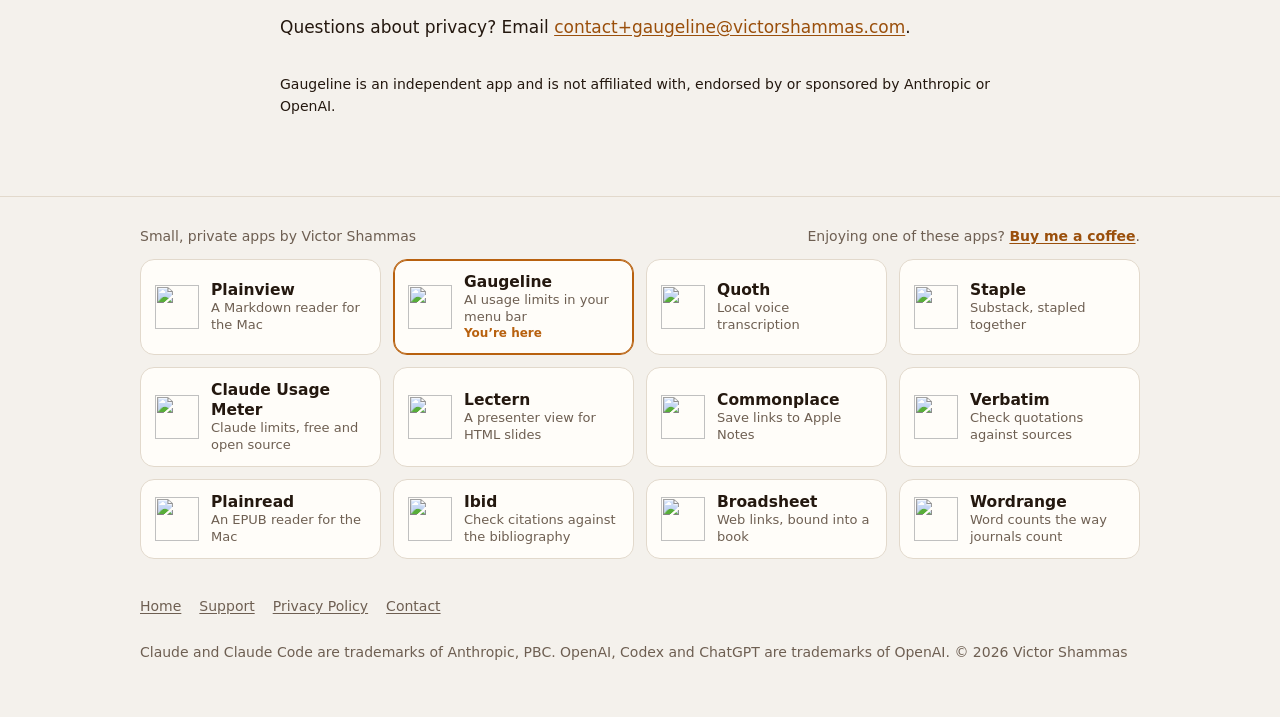
==== commit b4a411be: "App bar: add Wordrange Co-Authored-By: Claude Opus 5.5 <noreply@anthropic.com> Claude-Session: https" ====
--- a/privacy.html
+++ b/privacy.html
@@ -117,6 +117,7 @@
       <a class="app-tile" href="https://victorshammas.com/plainread/"><img src="https://victorshammas.com/plainread/icon.png" alt="" width="44" height="44"><span><strong>Plainread</strong><small>An EPUB reader for the Mac</small></span></a>
       <a class="app-tile" href="https://victorshammas.com/ibid/"><img src="https://victorshammas.com/ibid/icon.png" alt="" width="44" height="44"><span><strong>Ibid</strong><small>Check citations against the bibliography</small></span></a>
       <a class="app-tile" href="https://victorshammas.com/broadsheet/"><img src="https://victorshammas.com/broadsheet/icon.png" alt="" width="44" height="44"><span><strong>Broadsheet</strong><small>Web links, bound into a book</small></span></a>
+      <a class="app-tile" href="https://victorshammas.com/wordrange/"><img src="https://victorshammas.com/wordrange/icon.png" alt="" width="44" height="44"><span><strong>Wordrange</strong><small>Word counts the way journals count</small></span></a>
     </div>
   </div>
 </section>
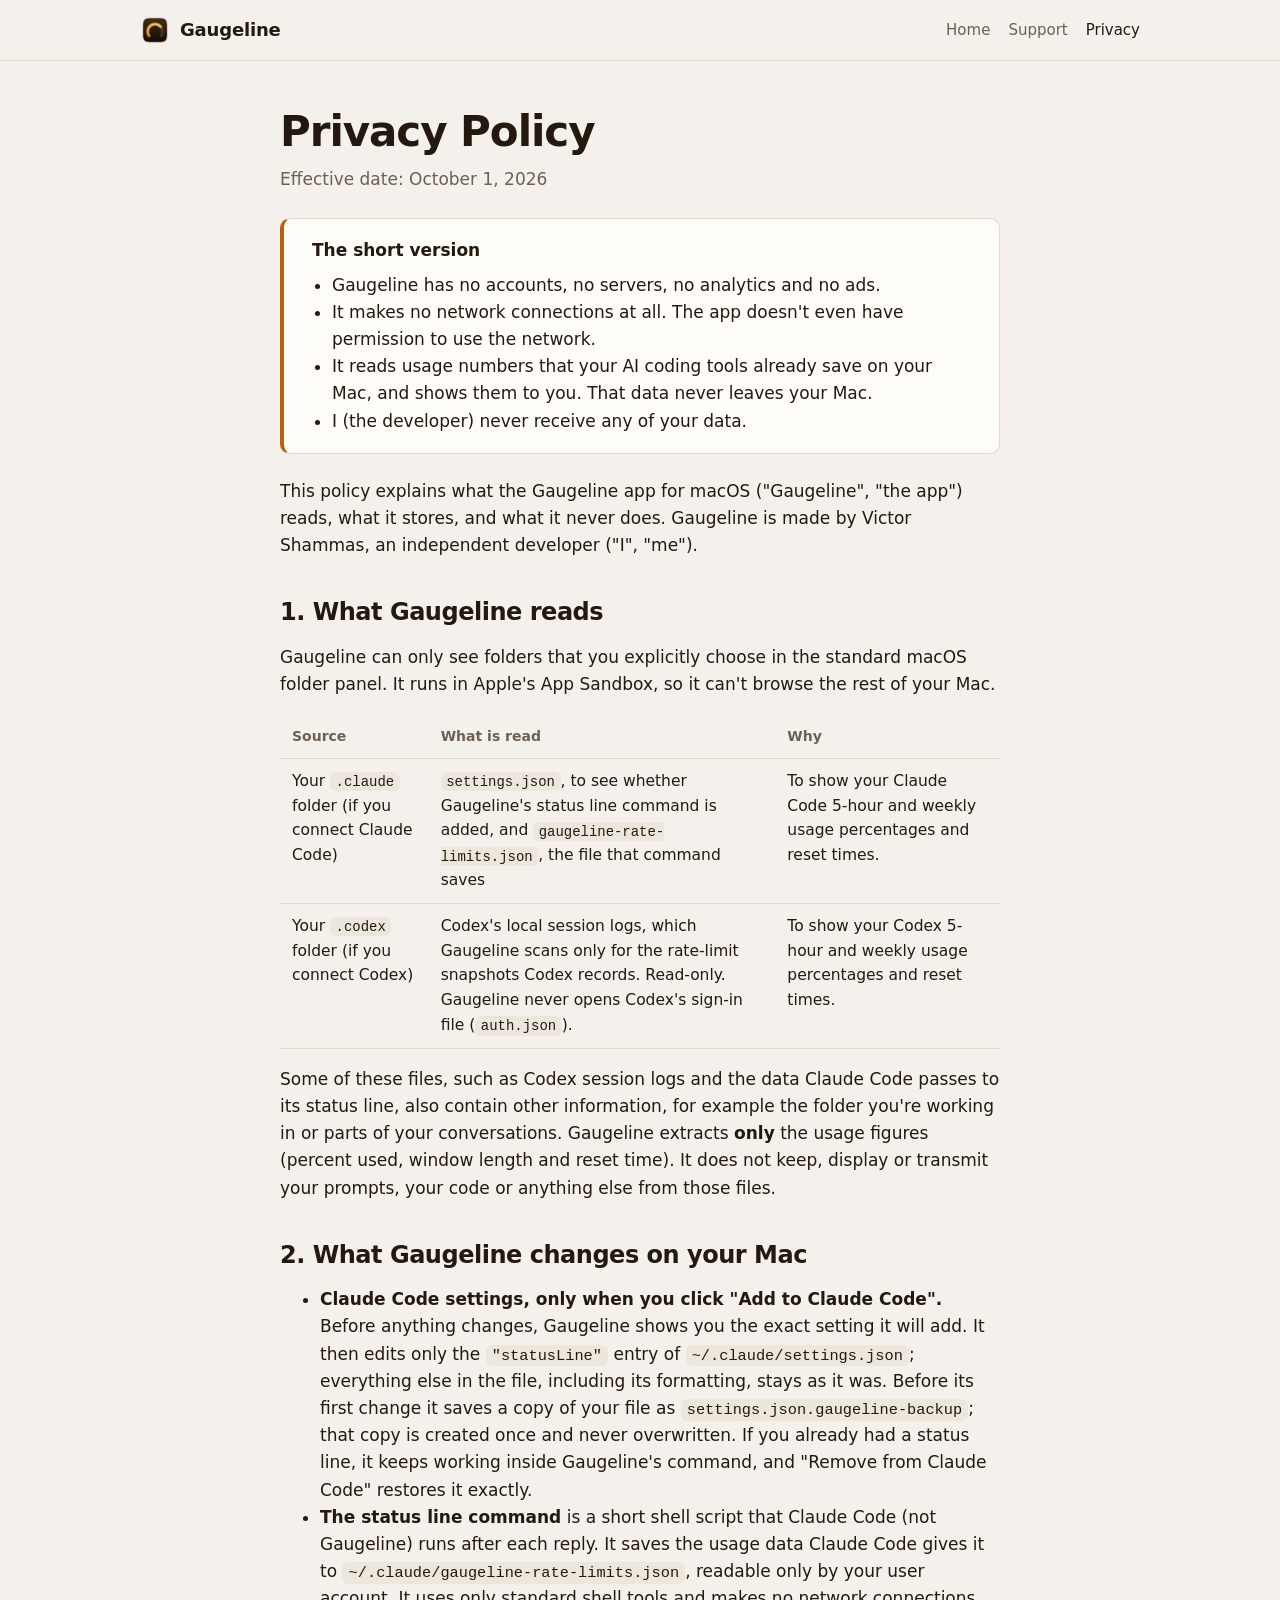
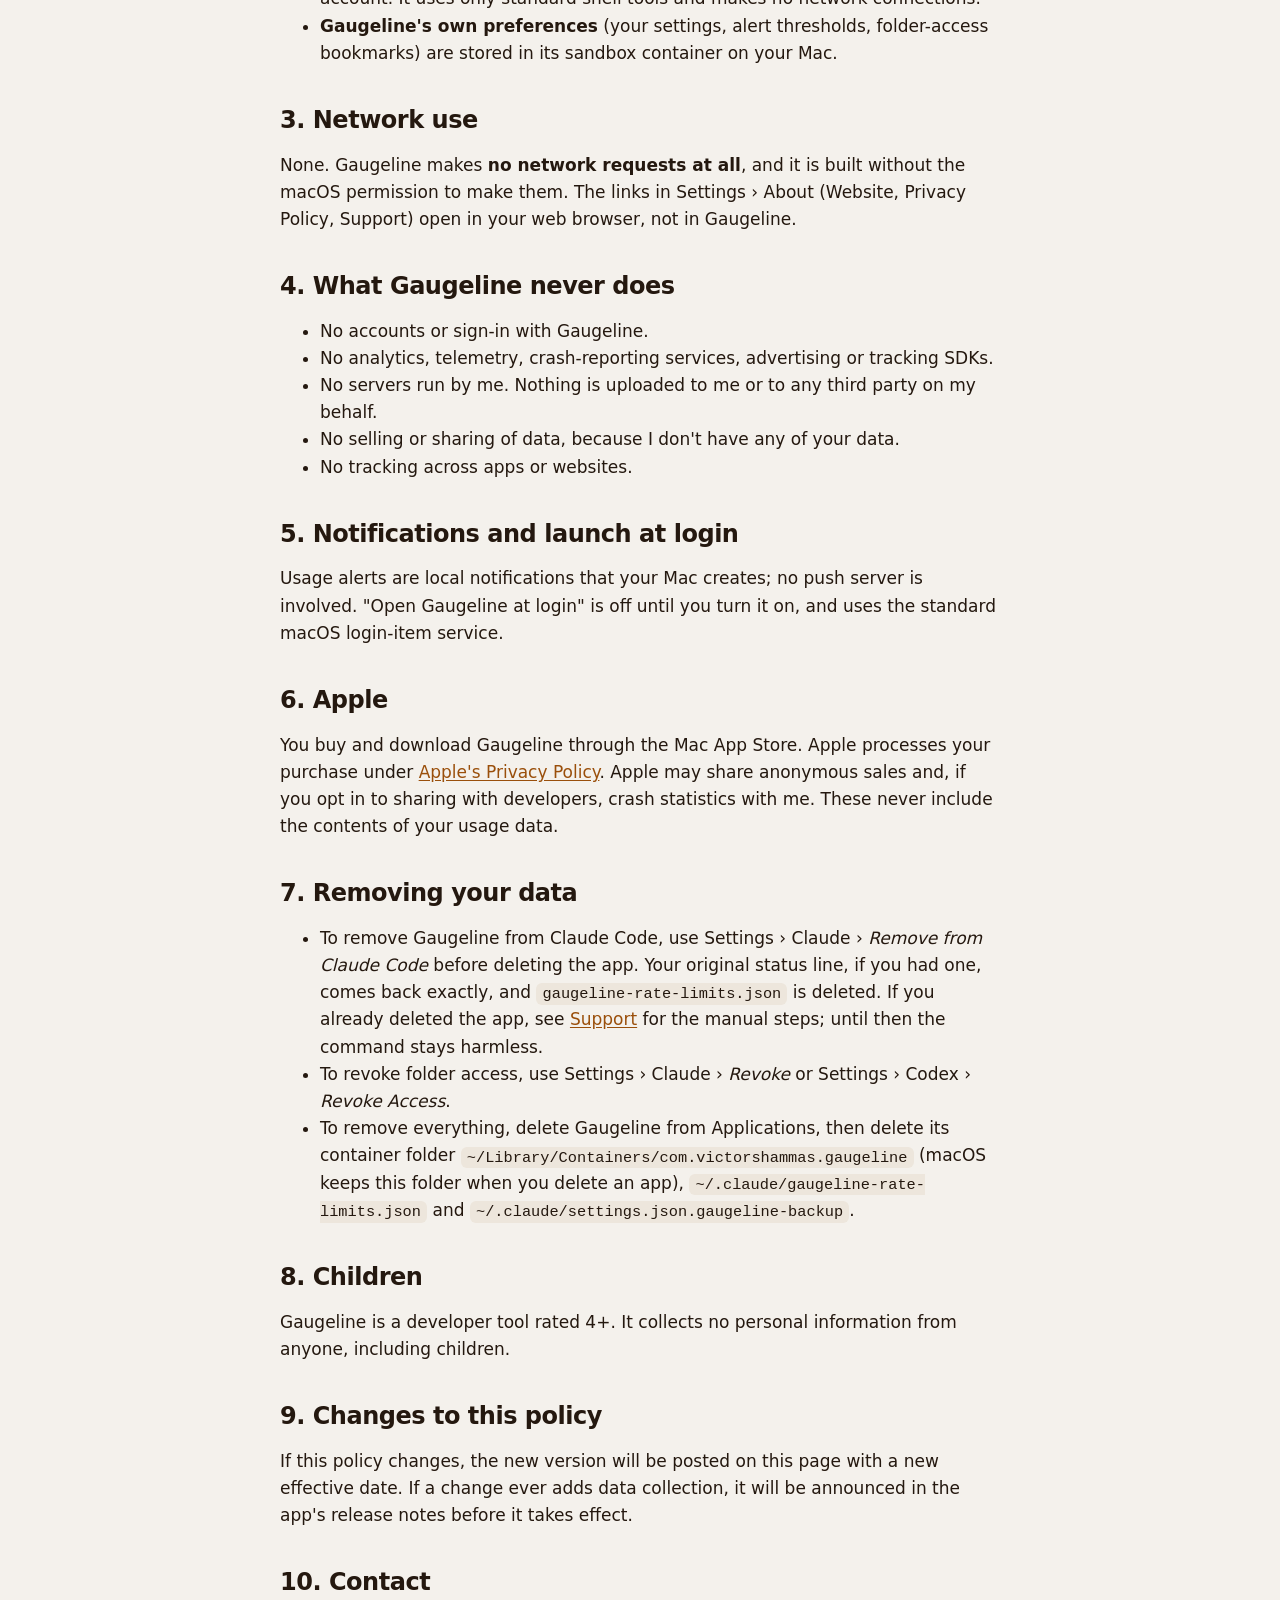
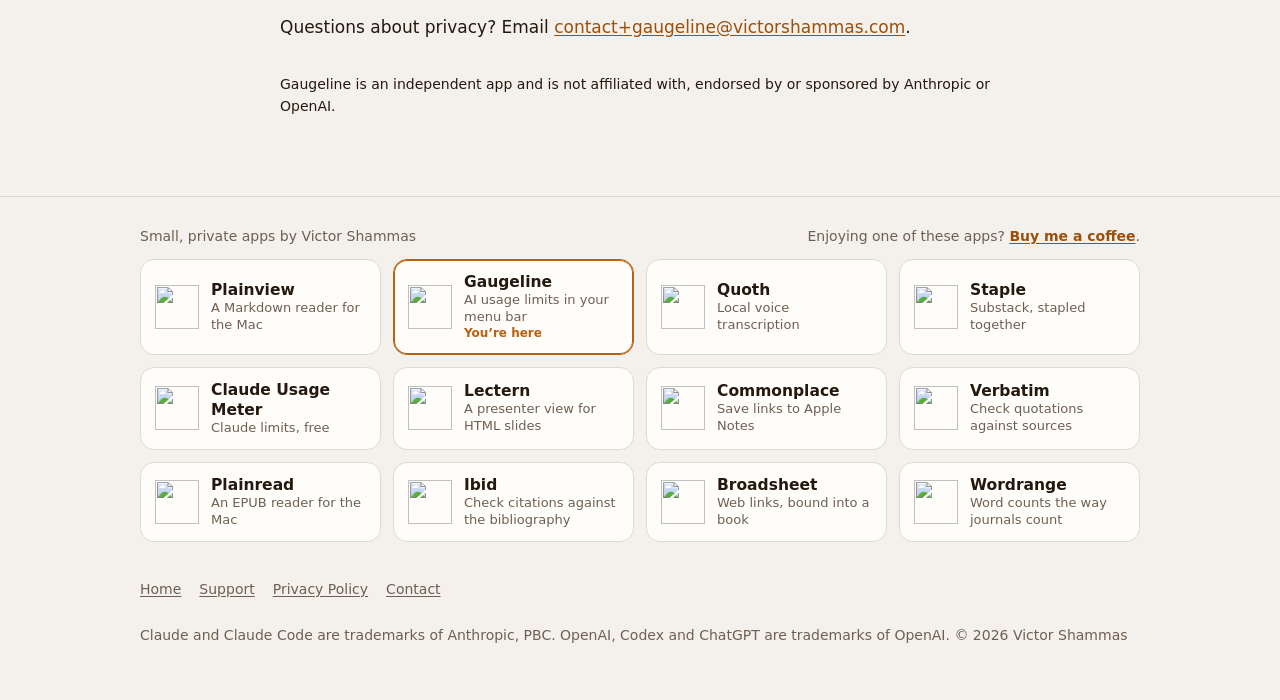
==== commit 4bc17443: "App bar: Claude Usage Meter is free (its source is now private) Co-Authored-By: Claude Opus 5.5 <nor" ====
--- a/privacy.html
+++ b/privacy.html
@@ -110,7 +110,7 @@
       <a class="app-tile current" aria-current="page" href="https://victorshammas.com/gaugeline/"><img src="https://victorshammas.com/gaugeline/icon.png" alt="" width="44" height="44"><span><strong>Gaugeline</strong><small>AI usage limits in your menu bar</small><em>You’re here</em></span></a>
       <a class="app-tile" href="https://victorshammas.com/quoth/"><img src="https://victorshammas.com/quoth/icon.png" alt="" width="44" height="44"><span><strong>Quoth</strong><small>Local voice transcription</small></span></a>
       <a class="app-tile" href="https://victorshammas.com/staple/"><img src="https://victorshammas.com/staple/icon.png" alt="" width="44" height="44"><span><strong>Staple</strong><small>Substack, stapled together</small></span></a>
-      <a class="app-tile" href="https://victorshammas.com/claude-usage-meter/"><img src="https://victorshammas.com/claude-usage-meter/icon.png" alt="" width="44" height="44"><span><strong>Claude Usage Meter</strong><small>Claude limits, free and open source</small></span></a>
+      <a class="app-tile" href="https://victorshammas.com/claude-usage-meter/"><img src="https://victorshammas.com/claude-usage-meter/icon.png" alt="" width="44" height="44"><span><strong>Claude Usage Meter</strong><small>Claude limits, free</small></span></a>
       <a class="app-tile" href="https://victorshammas.com/lectern/"><img src="https://victorshammas.com/lectern/icon.png" alt="" width="44" height="44"><span><strong>Lectern</strong><small>A presenter view for HTML slides</small></span></a>
       <a class="app-tile" href="https://victorshammas.com/commonplace/"><img src="https://victorshammas.com/commonplace/icon.png" alt="" width="44" height="44"><span><strong>Commonplace</strong><small>Save links to Apple Notes</small></span></a>
       <a class="app-tile" href="https://victorshammas.com/verbatim/"><img src="https://victorshammas.com/verbatim/icon.png" alt="" width="44" height="44"><span><strong>Verbatim</strong><small>Check quotations against sources</small></span></a>
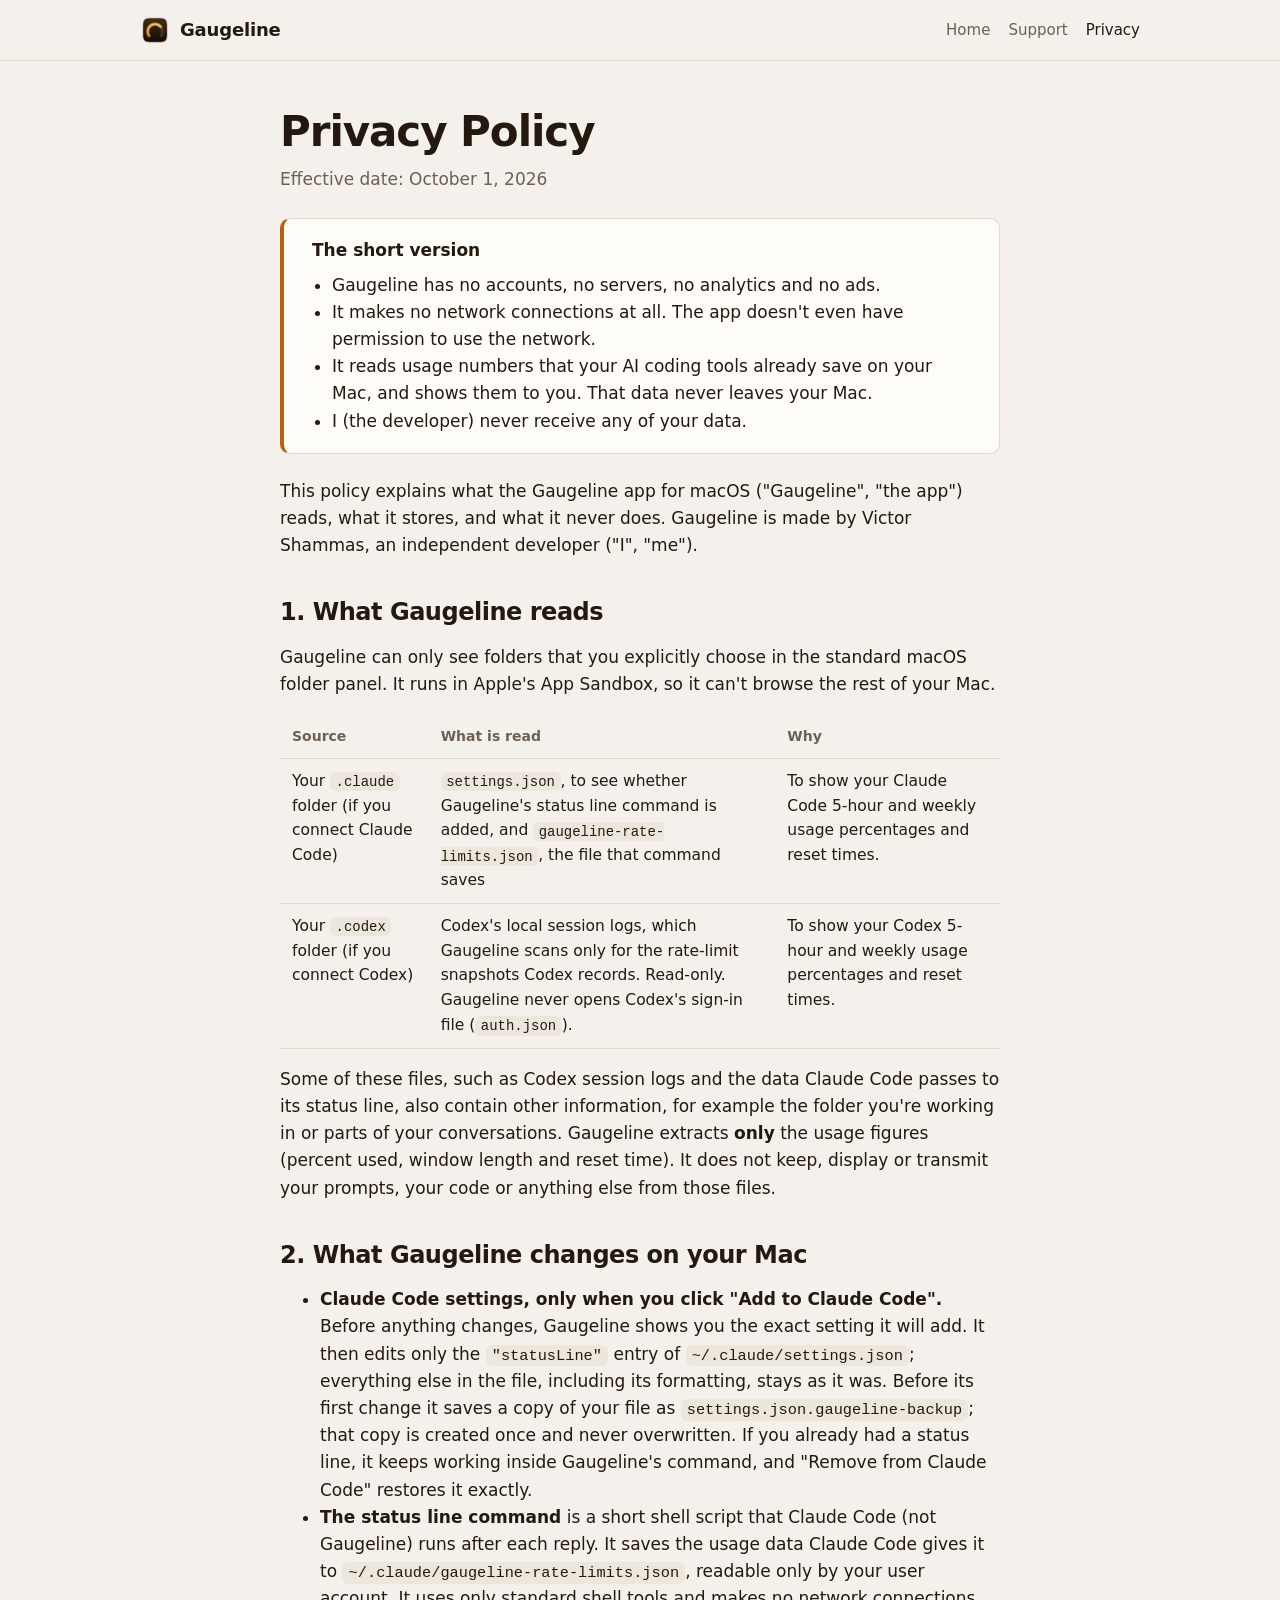
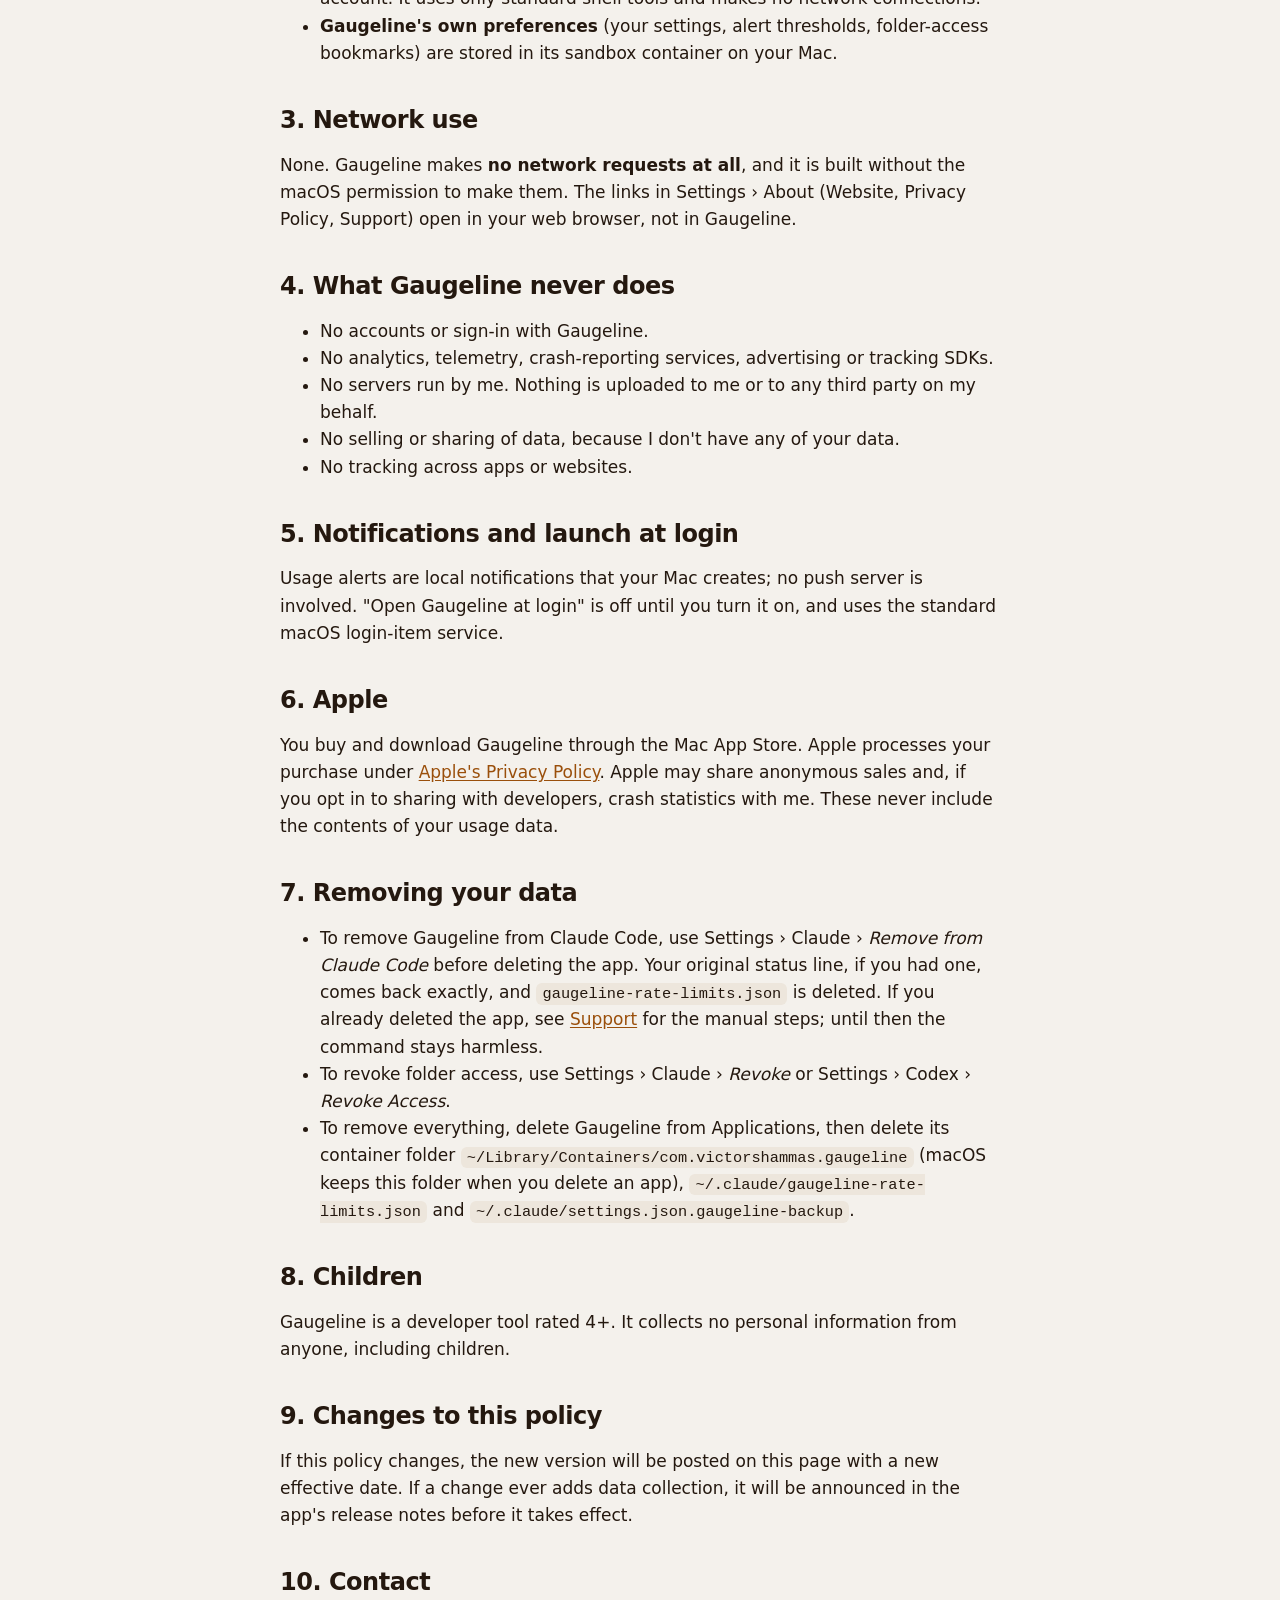
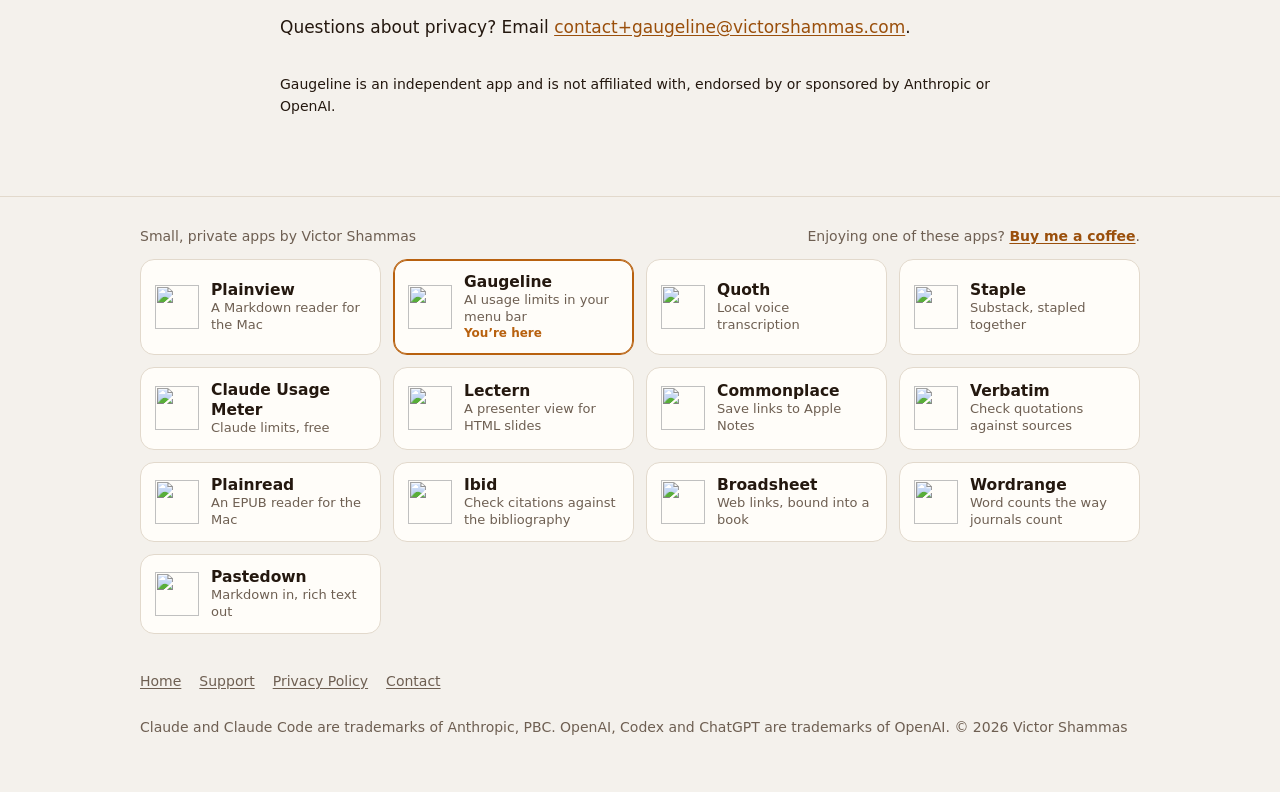
==== commit 06296cfc: "App bar: add Pastedown Co-Authored-By: Claude Fable 5.2 <noreply@anthropic.com>" ====
--- a/privacy.html
+++ b/privacy.html
@@ -118,6 +118,7 @@
       <a class="app-tile" href="https://victorshammas.com/ibid/"><img src="https://victorshammas.com/ibid/icon.png" alt="" width="44" height="44"><span><strong>Ibid</strong><small>Check citations against the bibliography</small></span></a>
       <a class="app-tile" href="https://victorshammas.com/broadsheet/"><img src="https://victorshammas.com/broadsheet/icon.png" alt="" width="44" height="44"><span><strong>Broadsheet</strong><small>Web links, bound into a book</small></span></a>
       <a class="app-tile" href="https://victorshammas.com/wordrange/"><img src="https://victorshammas.com/wordrange/icon.png" alt="" width="44" height="44"><span><strong>Wordrange</strong><small>Word counts the way journals count</small></span></a>
+      <a class="app-tile" href="https://victorshammas.com/pastedown/"><img src="https://victorshammas.com/pastedown/icon.png" alt="" width="44" height="44"><span><strong>Pastedown</strong><small>Markdown in, rich text out</small></span></a>
     </div>
   </div>
 </section>
